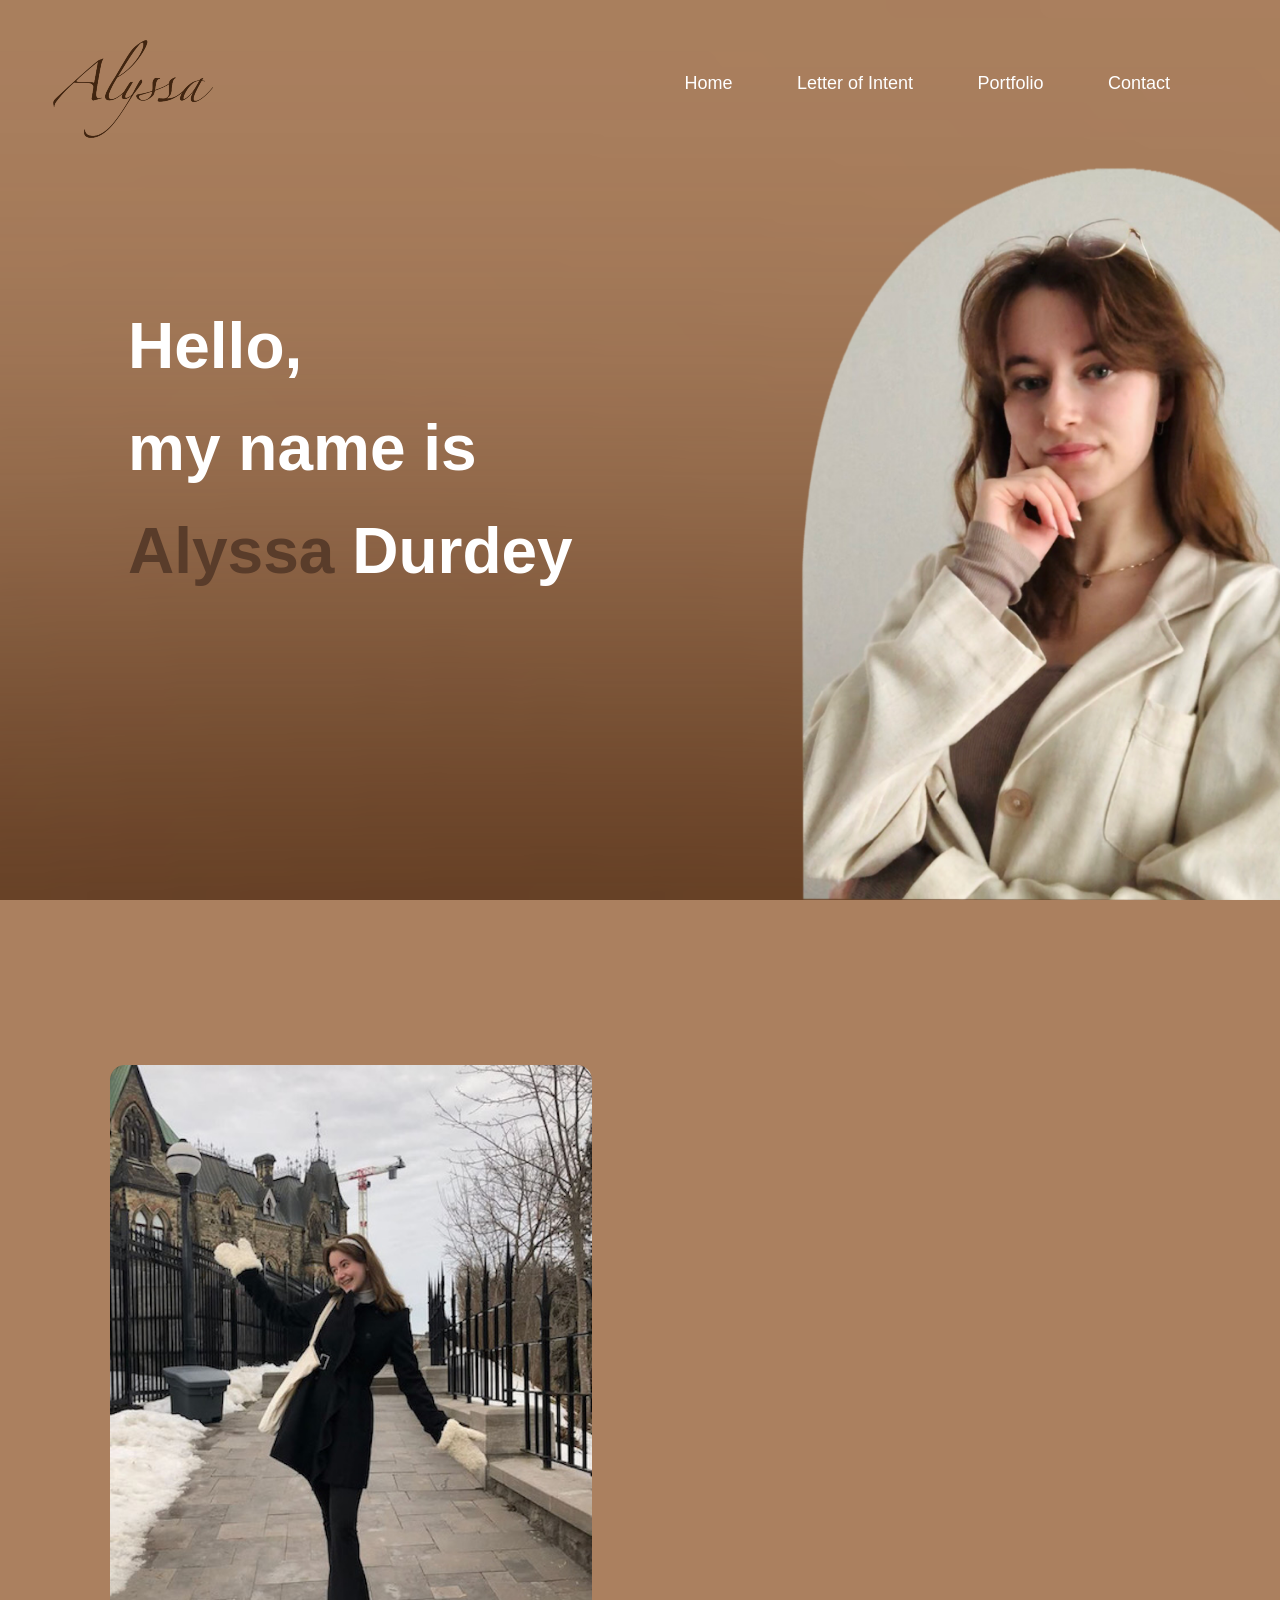
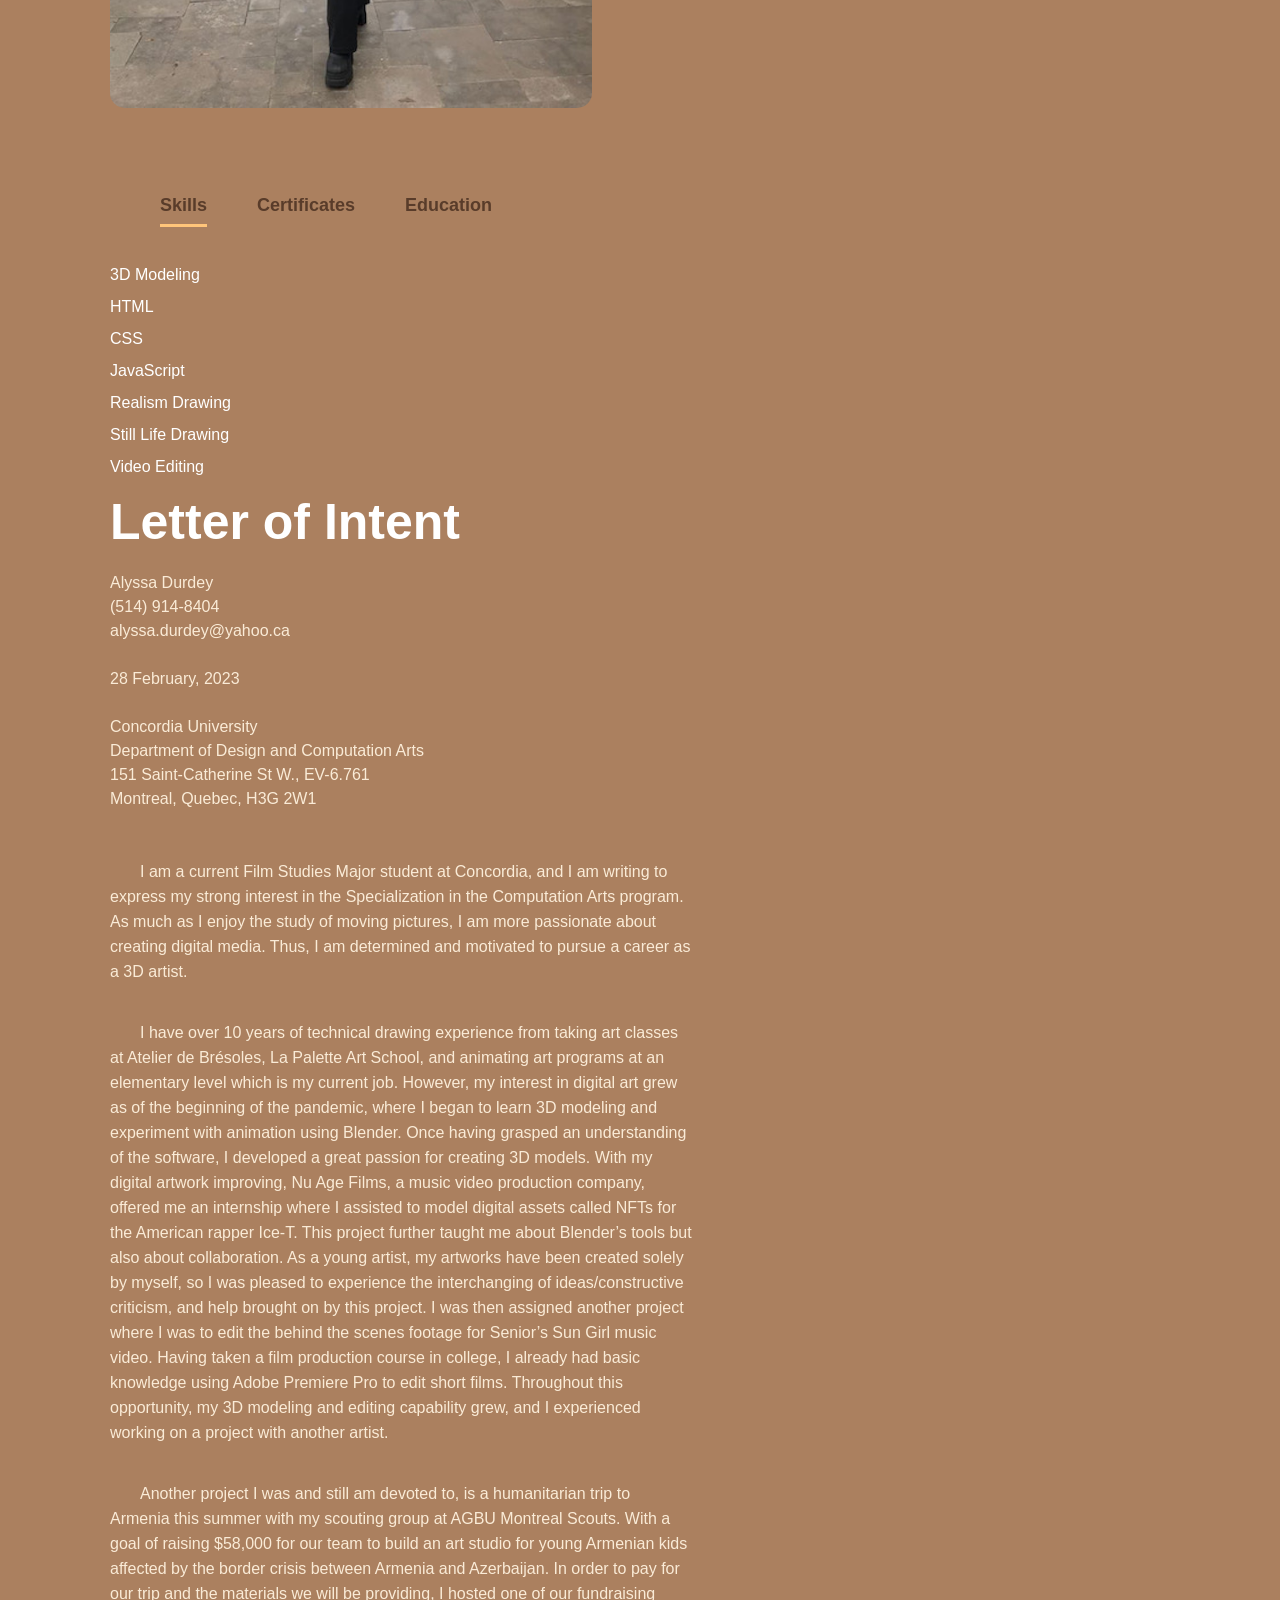
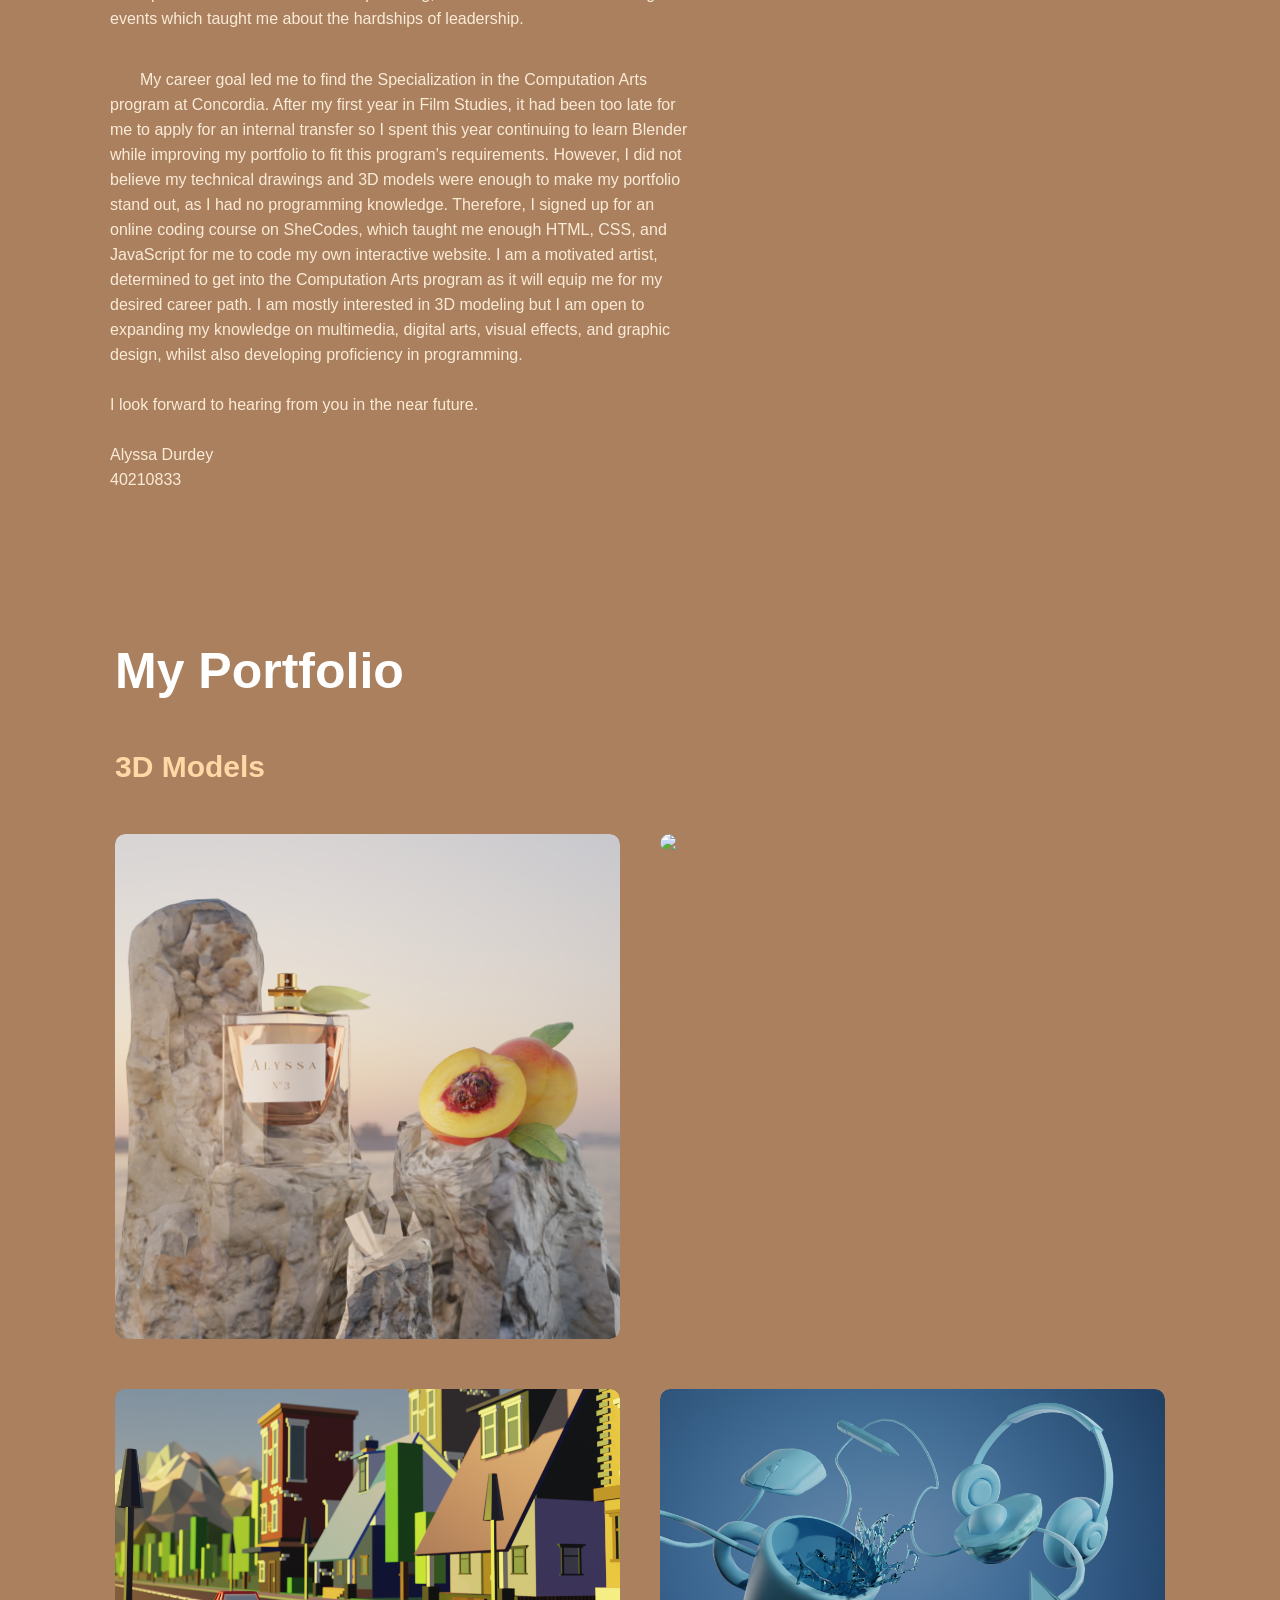
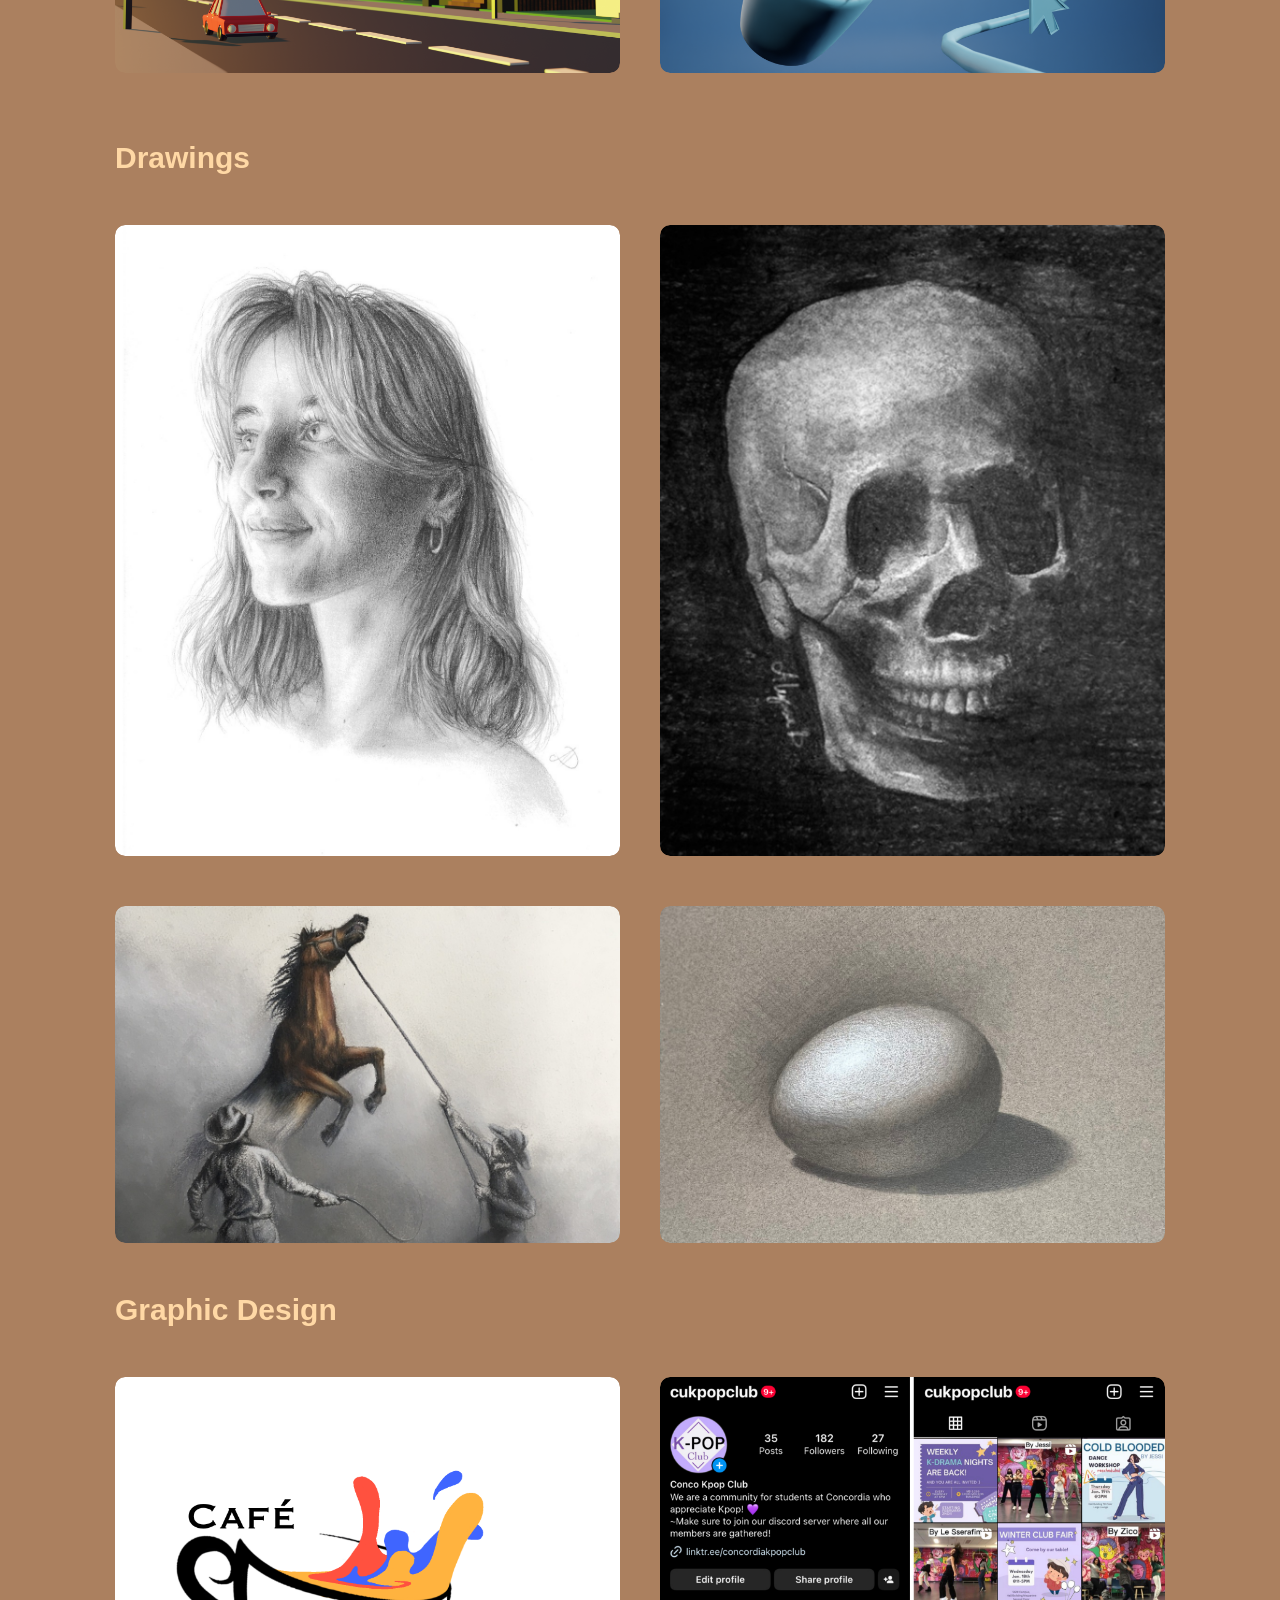
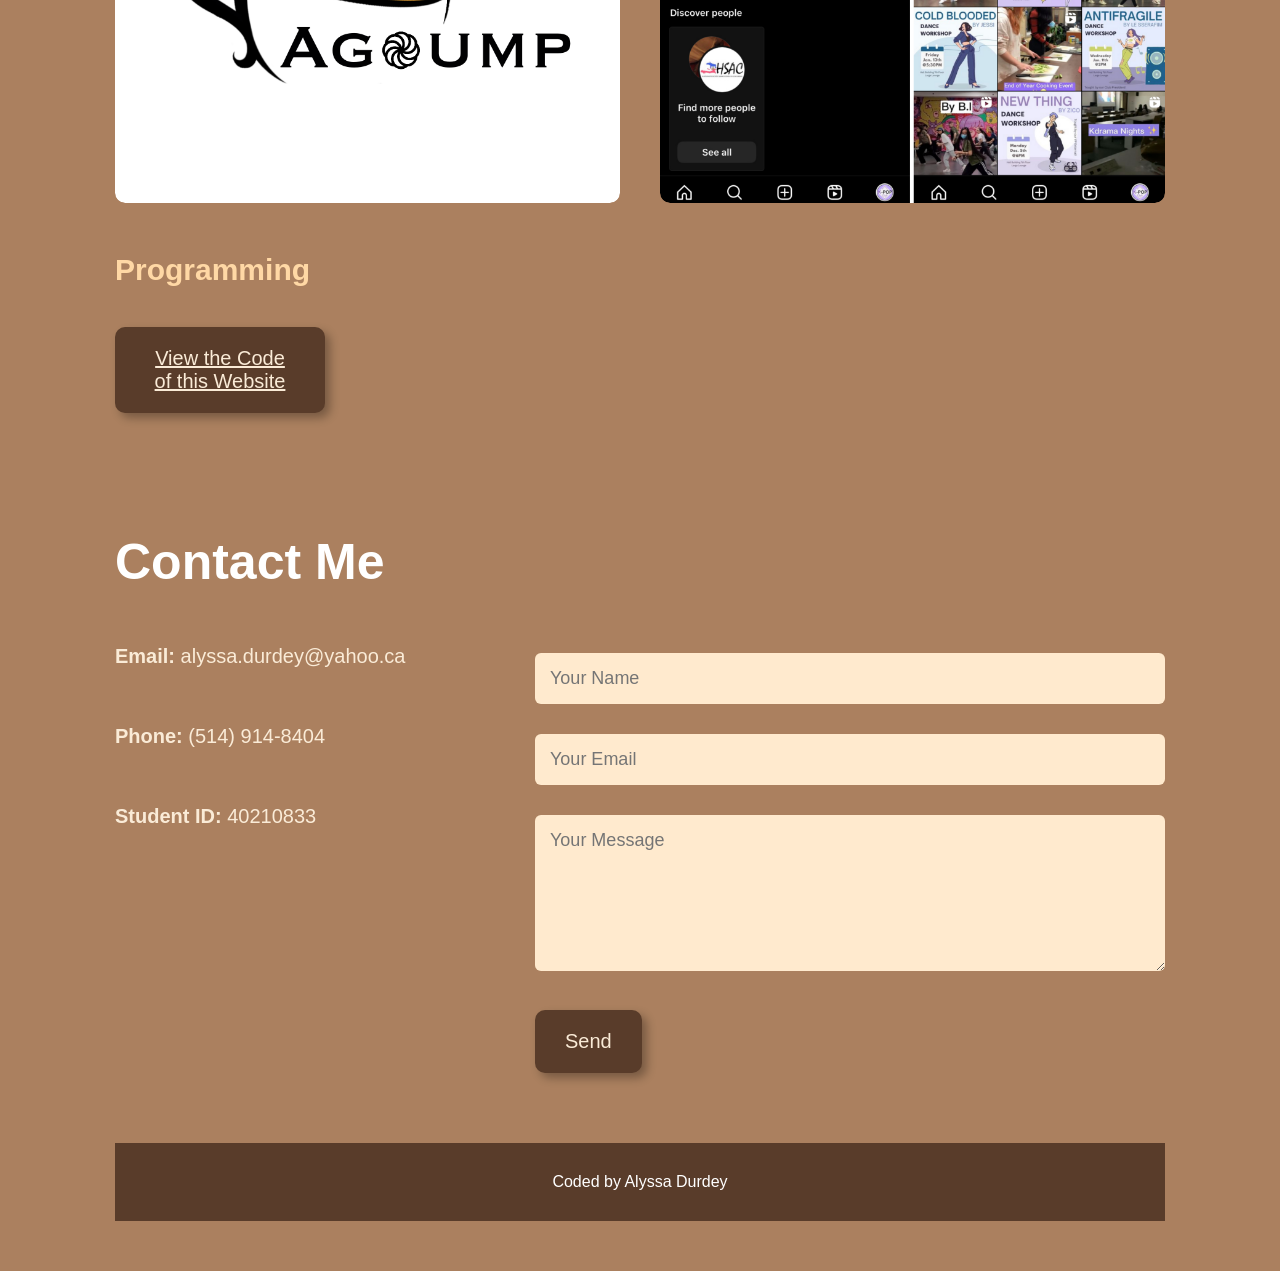
==== index.html @ 72da3ca0 "Added new files" ====
<!DOCTYPE html>
<html lang="en">
  <head>
    <meta charset="UTF-8" />
    <meta http-equiv="X-UA-Compatible" content="IE=edge" />
    <meta name="viewport" content="width=device-width, initial-scale=1.0" />
    <title>Personal Website</title>
    <link rel="stylesheet" href="style.css" />
  </head>
  <body>
    <div id="header">
      <div class="container">
        <nav>
          <img src="img/logo.png" class="Logo" />
          <ul>
            <li><a href="#header">Home</a></li>
            <li><a href="#about">Letter of Intent</a></li>
            <li><a href="#portfolio">Portfolio</a></li>
            <li><a href="#contact">Contact</a></li>
          </ul>
        </nav>
        <div class="header-text">
          <h1>
            Hello, <br />
            my name is <br />
            <span>Alyssa</span> Durdey
          </h1>
        </div>
      </div>
    </div>
    <!--------about---------->
    <div id="about">
      <div class="container">
        <div class="row">
          <div class="about-col-1">
            <img src="img/alyssa.jpg" />
            <div class="tab-titles">
              <p class="tab-links active-link" onclick="opentab('skills')">
                Skills
              </p>
              <p class="tab-links" onclick="opentab('certificates')">
                Certificates
              </p>
              <p class="tab-links" onclick="opentab('education')">Education</p>
            </div>
            <div class="tab-contents active-tab" id="skills">
              <ul>
                <li>
                  3D Modeling<br />
                  HTML <br />
                  CSS<br />
                  JavaScript<br />
                  Realism Drawing<br />
                  Still Life Drawing<br />
                  Video Editing
                </li>
              </ul>
            </div>
            <div class="tab-contents" id="certificates">
              <ul>
                <li>
                  SheCodes Introduction to Coding Certificate <span>(2023)</span
                  ><br />
                  College English Honours Certificate <span>(2021)</span><br />
                  College Honour Role <span>(2019-2021)</span><br />
                  High School Honour Role <span>(2014-2019)</span><br />
                  DELF B2 Certificate <span>(2019)</span><br />
                  Kirkland's Best Volunteer of the Summer Certificate
                  <span>(2017)</span><br />
                  Canadian Red Cross certificate <span>(2014)</span>
                </li>
              </ul>
            </div>
            <div class="tab-contents" id="education">
              <ul>
                <li>
                  Stage at Nu Age Films <span>(2022)</span><br />
                  Film Studies at Concordia University <span>(2021-2022)</span
                  ><br />
                  Commerce at John Abbott College <span>(2019-2021)</span><br />
                  St.Thomas High School <span>(2014-2019)</span><br />
                </li>
              </ul>
            </div>
          </div>
          <div class="about-col-2">
            <h1 class="sub-title">Letter of Intent</h1>
            <p>
             Alyssa Durdey
            </br>
(514) 914-8404
</br>
alyssa.durdey@yahoo.ca
</br>
</br>

28 February, 2023
</br>
</br>
Concordia University
</br>
Department of Design and Computation Arts
</br>
151 Saint-Catherine St W., EV-6.761 
</br>
Montreal, Quebec, H3G 2W1
</br>
</br>
</br>

<div class="indent">I am a current Film Studies Major student at Concordia, and I am writing to express my strong interest in the Specialization in the 
Computation Arts program. As much as I enjoy the study of moving pictures, I am more passionate about creating digital media. Thus, 
I am determined and motivated to pursue a career as a 3D artist. </div>
</br>
</br>
<div class="indent">
I have over 10 years of technical drawing experience from taking art classes at Atelier de Brésoles, La Palette Art School, and
 animating art programs at an elementary level which is my current job. However, my interest in digital art grew as of the beginning 
 of the pandemic, where I began to learn 3D modeling and experiment with animation using Blender. Once having grasped an understanding 
 of the software, I developed a great passion for creating 3D models. With my digital artwork improving, Nu Age Films, a music video 
 production company, offered me an internship where I assisted to model digital assets called NFTs for the American rapper Ice-T. This 
 project further taught me about Blender’s tools but also about collaboration. As a young artist, my artworks have been created solely 
 by myself, so I was pleased to experience the interchanging of ideas/constructive criticism, and help brought on by this project. I 
 was then assigned another project where I was to edit the behind the scenes footage for Senior’s Sun Girl music video. Having taken a 
 film production course in college, I already had basic knowledge using Adobe Premiere Pro to edit short films. Throughout this opportunity,
  my 3D modeling and editing capability grew, and I experienced working on a project with another artist.</div>
</br>
</br>
<div class="indent">Another project I was and still am devoted to, is a humanitarian trip to Armenia this summer with my scouting group at AGBU Montreal 
Scouts. With a goal of raising $58,000 for our team to build an art studio for young Armenian kids affected by the border crisis between
 Armenia and Azerbaijan. In order to pay for our trip and the materials we will be providing, I hosted one of our fundraising events which
  taught me about the hardships of leadership. </div>
</br>
</br>
<div class="indent">My career goal led me to find the Specialization in the Computation Arts program at Concordia. After my first year in Film Studies, it had
 been too late for me to apply for an internal transfer so I spent this year continuing to learn Blender while improving my portfolio to 
 fit this program’s requirements. However, I did not believe my technical drawings and 3D models were enough to make my portfolio stand out,
  as I had no programming knowledge. Therefore, I signed up for an online coding course on SheCodes, which taught me enough HTML, CSS, and 
  JavaScript for me to code my own interactive website. I am a motivated artist, determined to get into the Computation Arts program as it
   will equip me for my desired career path. I am mostly interested in 3D modeling but I am open to expanding my knowledge on multimedia, 
   digital arts, visual effects, and graphic design, whilst also developing proficiency in programming.
</br>
</br>
I look forward to hearing from you in the near future.
</br>
</br>
Alyssa Durdey
</br>
40210833</div>


            </p>
           
          </div>
        </div>
      </div>
    </div>
    <!---------portfolio------------>
    <div id="portfolio">
      <div class="container">
        <h1 class="sub-title">My Portfolio</h1>
         <h2>3D Models</h2>
      <div class="work-list">
        <div class="work">
          <img src="img//alyssa3.png" />
          <div class="layer">
            <h3>Alyssa #3</h3>
            <p>An advertisment of my personal brand I 3D modeled using blender. I used the surrounding environment 
              to tell as much about the product without using words whilst designing the overall image to be visually 
              appealing. The fruity scent of the perfume is told by the peaches on the right, and it's freshness by
               the cut fruit and beach in the background.  </p>
          </div>
        </div>
        <div class="work">
          <img src="img/ice_t.png" />
          <div class="layer">
            <h3>Ice T</h3>
            <p>Using Blender, I collaborated with Nu Age Films, a music video production company, to model an Ice-T glass filled with iced tea, during my
               internship. My main contributions were sculpting the rapper’s face onto the glass, texturing the facial 
               hair and the orange slice. This 3D model was requested to be made by the rapper Ice-T, to later be held 
               as an NFT (Non-Fungible Token). </p>
          </div>
        </div>
      </div>
      <div class="work-list">
        <div class="work">
          <img src="img/early_trip.png" />
          <div class="layer">
            <h3>Early Trip to Work</h3>
            <p>I modeled a low poly world in Blender, an environment design possible for a game. By adding in a car, I added
              life and set the mood with the warm sunlight hinting at dawn or a sunset. </p>
          </div>
        </div>
        <div class="work">
          <img src="img/as_a_screen.png" />
          <div class="layer">
            <h3>As A Screen</h3>
            <p>Guided by a CrossMind Studio YouTube turorial (https://www.youtube.com/watch?v=cdgJaMGx6XM), I modeled a scene full 
              of objects found on my desk beside me in Blender. I imagined the viewer to be observing the scene as my computer screen if I had 
              flipped my desk, causing objects to fly upwards. The mouse and cursor represent my passion for creating digital art. The pencil 
              speaks for my interest in pencil drawing, headphones for my love of music. Water being my favourite beverage, and avocado my favourite fruit. </p>
          </div>
        </div>
      </div>
      </br>
    
        <h2>Drawings</h2>
        <div class="work-list">
          <div class="work">
            <img src="img/self_portrait.jpg" />
            <div class="layer">
              <h3>Self Portrait</h3>
              <p>A pencil drawing I did of myself, not only to practice capturing facial features but to also record myself in that given time. By having drawn 
                my self-portrait, I have a time stamp of my appearance and artistic capability of when I completed this artwork. </p>
            </div>
          </div>
    <div class="work">
            <img src="img/final_smile.jpg" />
            <div class="layer">
              <h3>Final Smile</h3>
              <p>A still life drawing of a skull using charcoal on grey paper. Having covered the paper in black first, I erased where the skull was reflecting light.
                This technique pushed me to approach this light study backwards, comparing to what I am used to with a pencil and paper
              </p>
            </div>
          </div>
        </div>
        <div class="work-list">
          <div class="work">
            <img src="img/rodeo_crualty.jpg" />
            <div class="layer">
              <h3>Rodeo Cruelty</h3>
              <p>This pastel and colouring pencil drawing is my earliest artwork. Having been disgusted by this cruel sport, I aimed to capture the 
                aggressive behaviour shown towards animals, such as horses and bulls.
              </p>
            </div>
          </div>
          <div class="work">
            <img src="img/the_egg.jpg" />
            <div class="layer">
              <h3>The Egg</h3>
              <p>This still-life drawing was made with white pastel and pencil on grey paper. Focusing this light study drawing not only on the direct light 
                hitting the egg, but also the light reflecting off the table. Allowing the viewer to appreciate the subtle details of such a subtle object. </p>
            </div>
          </div>
        </div>
         <h2>Graphic Design</h2>
        <div class="work-list">
          <div class="work">
            <img src="img/cafe_agoump.png" />
            <div class="layer">
              <h3>Cafe Agoump</h3>
              <p>Using Procreate, I designed this logo for Agoump Cafe. This cafe was run by our scouts team in order to raise money
             for our humanitarian trip to Armenia this summer of 2023. I kept the design of the mug simple to allow the coffee colours to stand out, 
           which were inspired by the Armenian flag. The "o" is replaced by Armenia's eternity sign which symbolizes the identity of it's nation. </p>
            </div>
          </div>
          <div class="work">
            <img src="img/club_instagram.png" />
            <div class="layer">
              <h3>Concordia Kpop Club</h3>
              <p>I run the Instagram account for Concordia's Kpop Club. As this club's Vice President External Executive, I designed the logo, create and upload every post,
           and participate in planning and hosting events.
              </p>
            </div>
          </div>
        </div>
        <h2>Programming</h2>
        <a href="img/code.pdf" download class="button1">View the Code of this Website</a>
    </div>
    <!----------contact---------------->
    <div id="contact">
      <div class="container">
        <div class="row">
          <div class="contact-left">
          <h1 class="sub-title2">Contact Me</h1>
          <p> <b>Email:</b> alyssa.durdey@yahoo.ca</p>
          <p> <b>Phone:</b> (514) 914-8404</p>
          <p><b>Student ID:</b> 40210833</p>
          </div>
            <div class="contact-right">
            <form name="submit-to-google-sheet"> 
              <input type="text" name="Name" placeholder="Your Name" required>
              <input type="email" name="email" placeholder="Your Email" required>
              <textarea name="Message" rows="6" placeholder="Your Message"></textarea>
              <button type="submit" class="button">Send</button>
            </form>
            <span id="msg">
            </span>
            </div>
        </div>
      </div>
      <div class="credits">Coded by Alyssa Durdey</div>
    </div>

  </body>
  <script>
    var tablinks = document.getElementsByClassName("tab-links");
    var tabcontents = document.getElementsByClassName("tab-contents");

    function opentab(tabname) {
      for (tablink of tablinks) {
        tablink.classList.remove("active-link");
      }
      for (tabcontent of tabcontents) {
        tabcontent.classList.remove("active-tab");
      }
      event.currentTarget.classList.add("active-link");
      document.getElementById(tabname).classList.add("active-tab");
    }
  </script>
  <script>
  const scriptURL = 'https://script.google.com/macros/s/AKfycbwMquckmNwlp0C8sQ_lUz9onj-BR_ahK4fbcHnQ4hchokxJkTkkMiMtu7ve2rXqDMOi_w/exec'
  const form = document.forms['submit-to-google-sheet']
const msg = document.getElementById("msg")
  form.addEventListener('submit', e => {
    e.preventDefault()
    fetch(scriptURL, { method: 'POST', body: new FormData(form)})
      .then(response =>{
        msg.innerHTML = "Message Sent Successfully!"
        setTimeout(function() {
          msg.innerHTML = ""
        }, 5000)
        form.reset()
      })
      .catch(error => console.error('Error!', error.message))
  })
</script>

</html>
---- style.css ----
* {
  margin: 0;
  padding: 0;
  font-family: "Poppins", sans-serif;
  box-sizing: border-box;
}
html {
  scroll-behavior: smooth;
}

body {
  background: #ab805f;
  color: #fff;
}
#header {
  width: 100%;
  height: 100vh;
  background-image: url(img/header.png);
  background-position: center;
  background-size: cover;
}
.container {
  padding: 10px, 10%;
}
nav {
  display: flex;
  align-items: center;
  justify-content: space-between;
  flex-wrap: wrap;
  margin-right: 80px;
}
nav ul li {
  display: inline-block;
  list-style: none;
  margin: 10px 30px;
}
nav ul li a {
  color: #fff;
  text-decoration: none;
  font-size: 18px;
  position: relative;
}
nav ul li a::after {
  content: "";
  width: 0%;
  height: 3px;
  background: rgb(89, 60, 42);
  position: absolute;
  left: 0;
  bottom: -6px;
  transition: 0.3s;
}
nav ul li a:hover::after {
  width: 100%;
}
.header-text {
  margin-top: 10%;
  margin-left: 10%;
  font-size: 32px;
  line-height: 1.6;
}
.header-text h1 span {
  color: rgb(89, 60, 42);
}
/*-------about-------- */
#about {
  padding: 80px 110px;
  color: rgb(255, 255, 255);
}
.row {
  display: flex;
  justify-content: space-between;
  flex-wrap: wrap;
}
.about-col-1 {
  flex-basis: 35%;
}
.about-col-1 img {
  width: 100%;
  border-radius: 15px;
  margin-top: 85px;
}
.about-col-2 {
  flex-basis: 55%;
}
.sub-title {
  font-size: 50px;
  font-weight: 600;
}
.indent {
  text-indent: 30px;
  color: antiquewhite;
  line-height: 25px;
}
p {
  color: antiquewhite;
  line-height: 1.5;
  padding-top: 20px;
}
.tab-titles {
  display: flex;
  margin: 20px 50px 40px;
  padding-top: 40px;
}
.tab-links {
  margin-right: 50px;
  font-size: 18px;
  font-weight: bold;
  cursor: pointer;
  position: relative;
  color: rgb(89, 60, 42);
}
.tab-links::after {
  content: "";
  width: 0;
  height: 3px;
  background: rgb(255, 197, 122);
  position: absolute;
  left: 0;
  bottom: -8px;
  transition: 0.5s;
}
.tab-links.active-link::after {
  width: 100%;
}
.tab-contents ul li {
  list-style: none;
  margin: 10px 0;
  line-height: 2;
}
.tab-contents ul li span {
  color: rgb(255, 215, 163);
}
.tab-contents {
  display: none;
}
.tab-contents.active-tab {
  display: block;
}
/*-------portfolio-------- */
#portfolio {
  padding: 50px 115px;
}
h2 {
  color: rgb(255, 216, 165);
  font-size: 30px;
  margin-top: 50px;
}
.work-list {
  display: grid;
  grid-template-columns: repeat(auto-fit, minmax(250px, 1fr));
  grid-gap: 40px;
  margin-top: 50px;
}
.work {
  border-radius: 10px;
  position: relative;
  overflow: hidden;
}
.work img {
  width: 100%;
  border-radius: 10px;
  display: block;
  transition: transform 0.5s;
}
.layer {
  width: 100%;
  height: 0%;
  background: linear-gradient(rgb(0, 0, 0, 0.6), rgb(89, 60, 42));
  border-radius: 10px;
  position: absolute;
  left: 0;
  bottom: 0;
  overflow: hidden;
  display: flex;
  align-items: center;
  justify-content: center;
  flex-direction: column;
  padding: 0, 40px;
  text-align: center;
  transition: height 0.5s;
}
.layer h3 {
  font-weight: 500;
  margin-bottom: 20px;
}
.layer p {
  margin: 20px;
}
.work:hover img {
  transform: scale(1.1);
}
.work:hover .layer {
  height: 100%;
}
.button1 {
  display: block;
  background: rgb(89, 60, 42);
  margin: 40px 0 60px;
  margin-right: 840px;
  color: antiquewhite;
  font-size: 20px;
  padding: 20px 30px;
  border: none;
  border-radius: 10px;
  box-shadow: 5px 5px 10px rgba(0, 0, 0, 0.3);
  text-align: center;
  transition: all 150s ease-in-out;
}
button:hover {
  cursor: pointer;
  background-color: rgb(255, 215, 163);
  color: #ab805f;
}

/*-------contact-------- */

.sub-title2 {
  font-size: 50px;
  font-weight: 600;
  margin-top: 60px;
}
.contact-left {
  flex-basis: 35%;
}
.contact-right {
  flex-basis: 60%;
  margin-top: 165px;
}
.contact-left p {
  margin-top: 30px;
  font-size: 20px;
}
.contact-left p i {
  color: rgb(89, 60, 42);
  margin-right: 15px;
  font-size: 25px;
}
.button {
  display: block;
  background: rgb(89, 60, 42);
  margin: 20px 0 60px;
  color: antiquewhite;
  font-size: 20px;
  padding: 20px 30px;
  border: none;
  border-radius: 10px;
  box-shadow: 5px 5px 10px rgba(0, 0, 0, 0.3);
  transition: all 150s ease-in-out;
}
button:hover {
  cursor: pointer;
  background-color: rgb(255, 215, 163);
  color: #ab805f;
}
.contact-right form {
  width: 100%;
}

form input,
form textarea {
  width: 100%;
  border: 0;
  outline: none;
  background: rgb(255, 234, 206);
  padding: 15px;
  margin: 15px 0;
  font-size: 18px;
  border-radius: 6px;
}
.credits {
  width: 100%;
  text-align: center;
  padding: 30px 0 30px;
  font-weight: 300;
  background: rgb(89, 60, 42);
  margin-top: 30px;
}
#msg {
  display: block;
  margin-top: -20px;
}
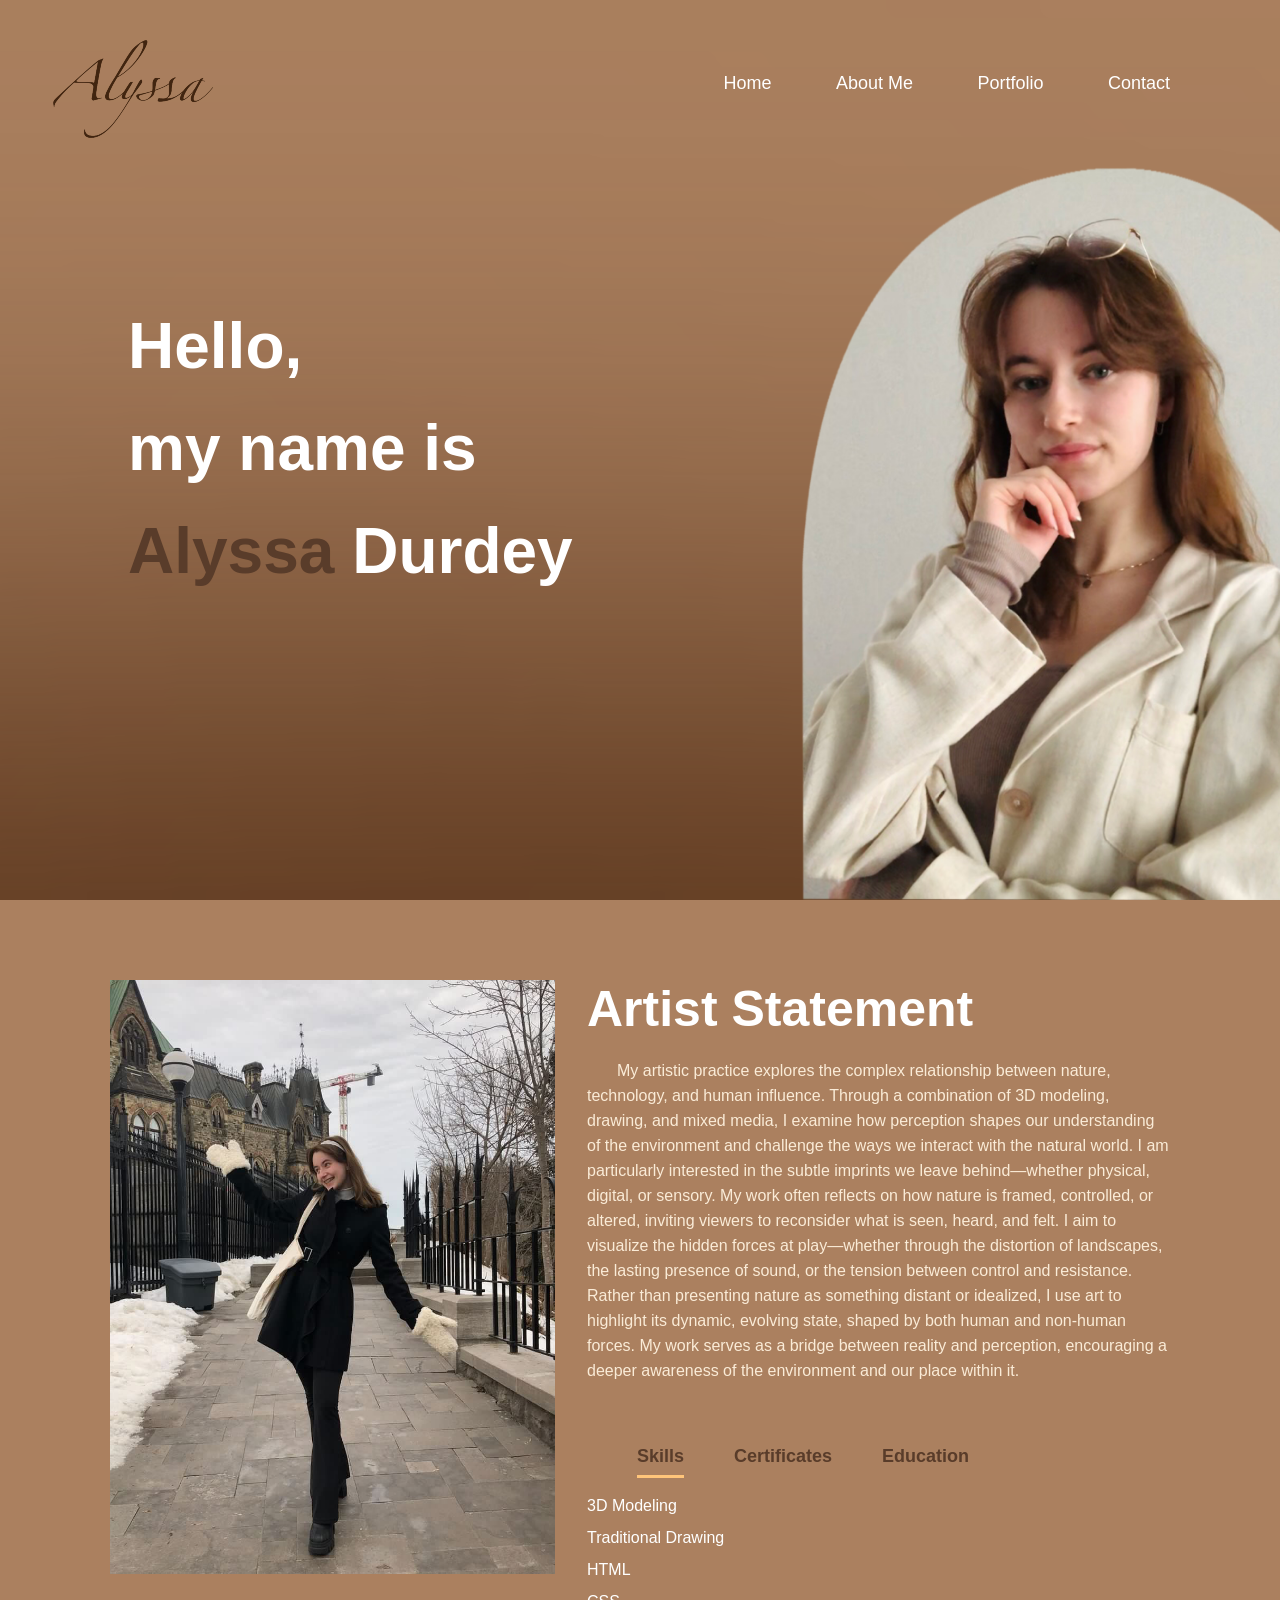
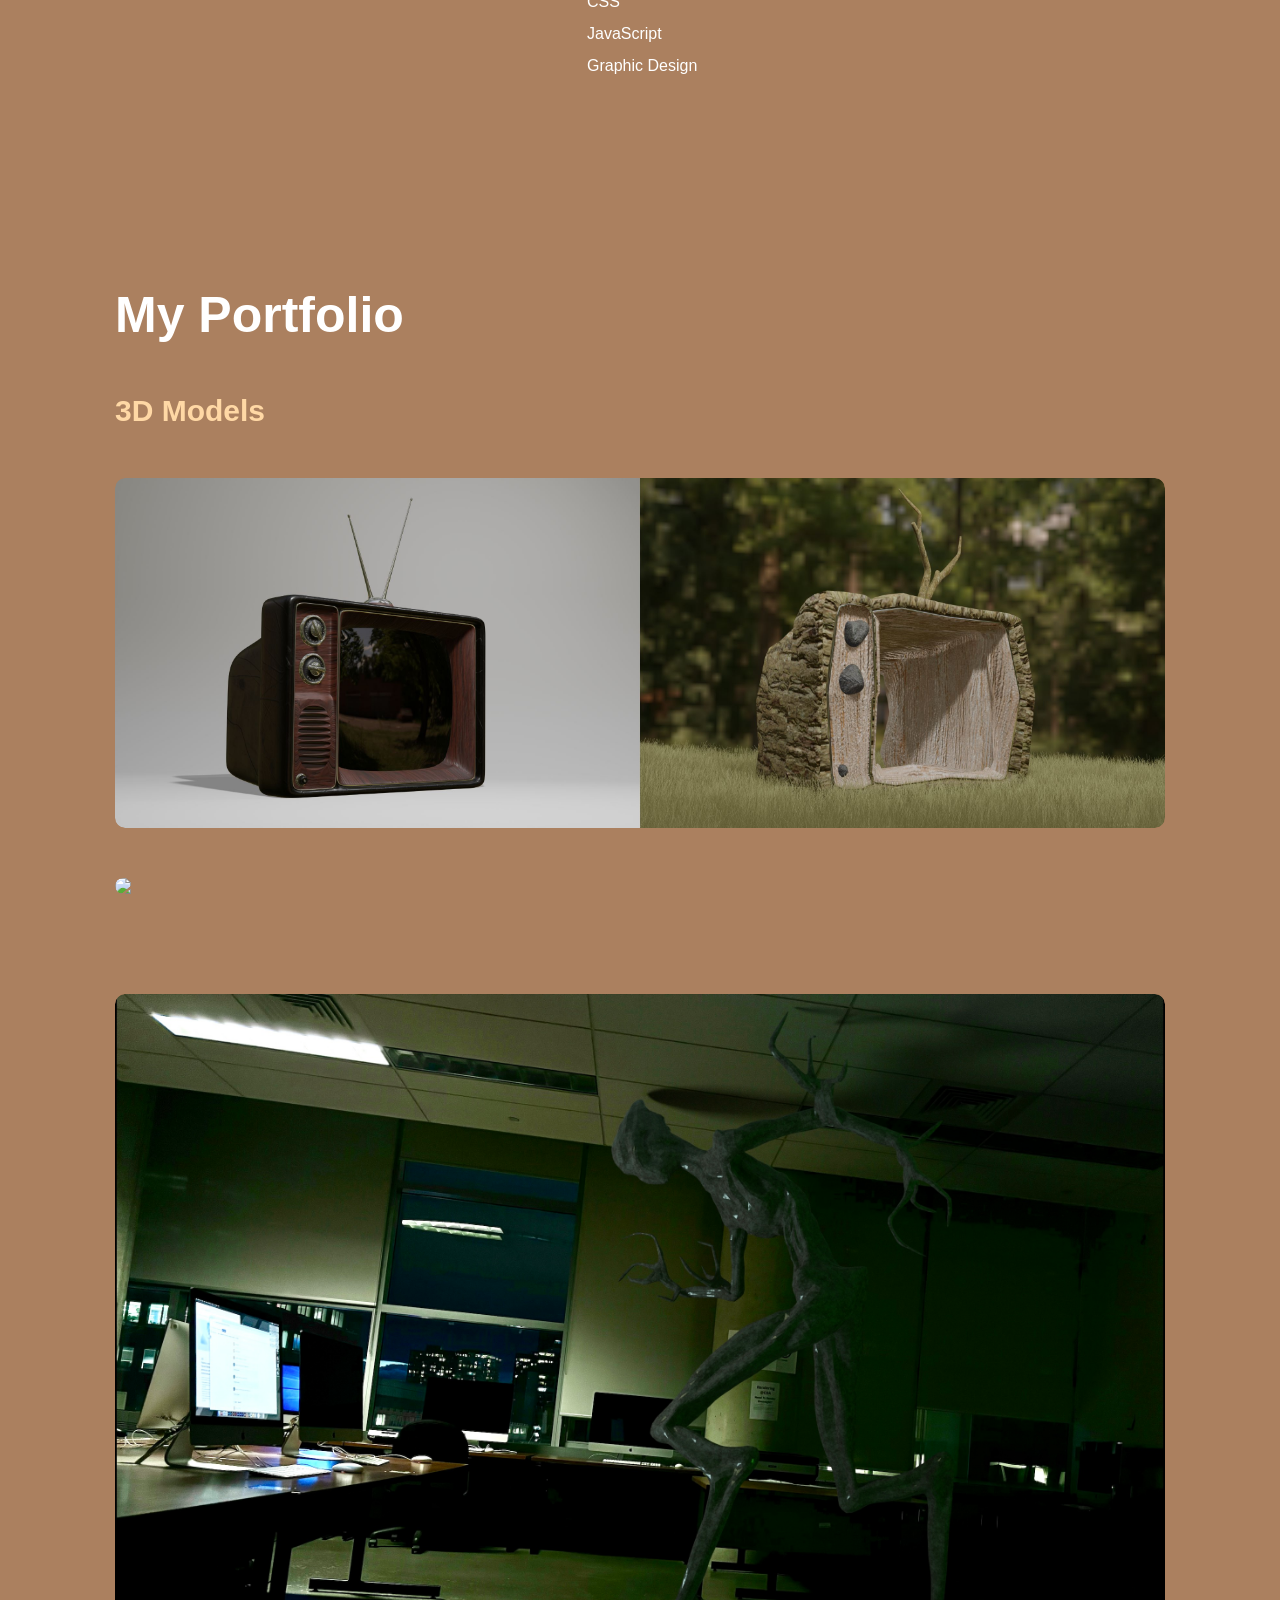
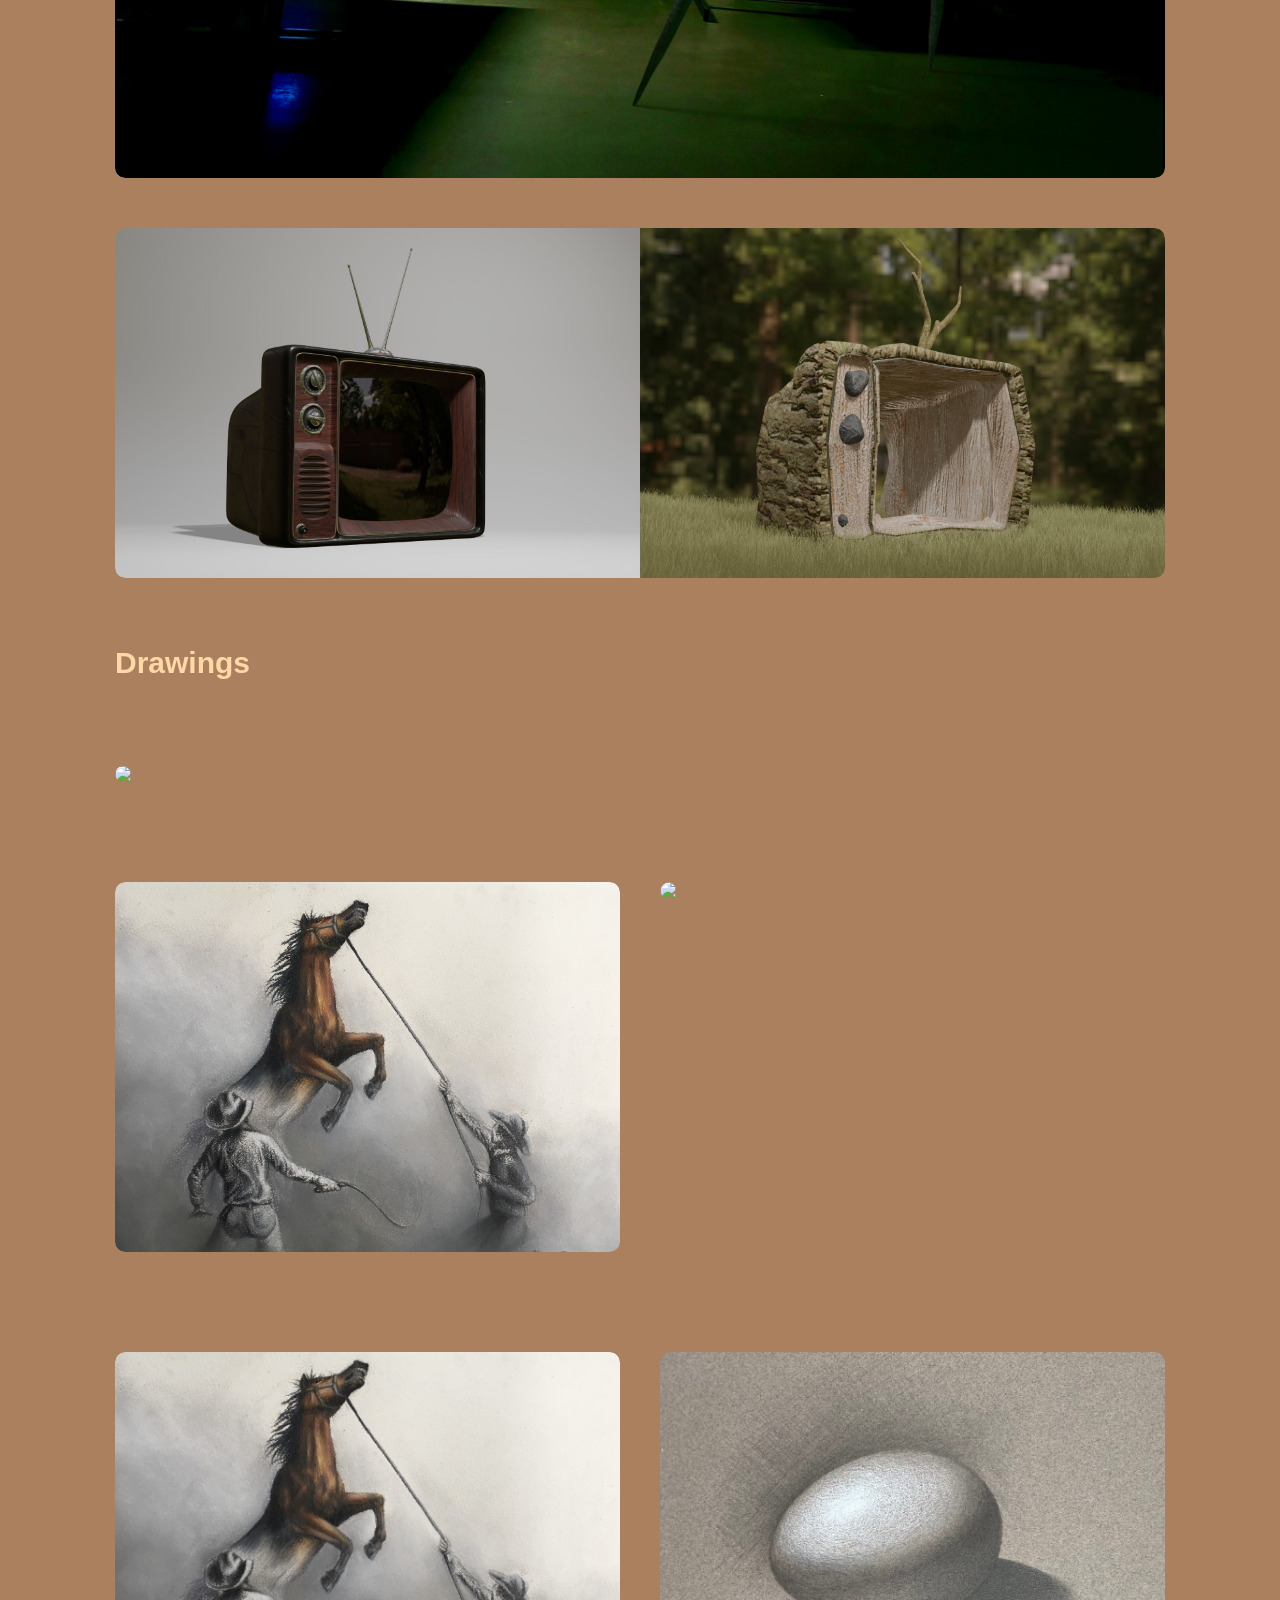
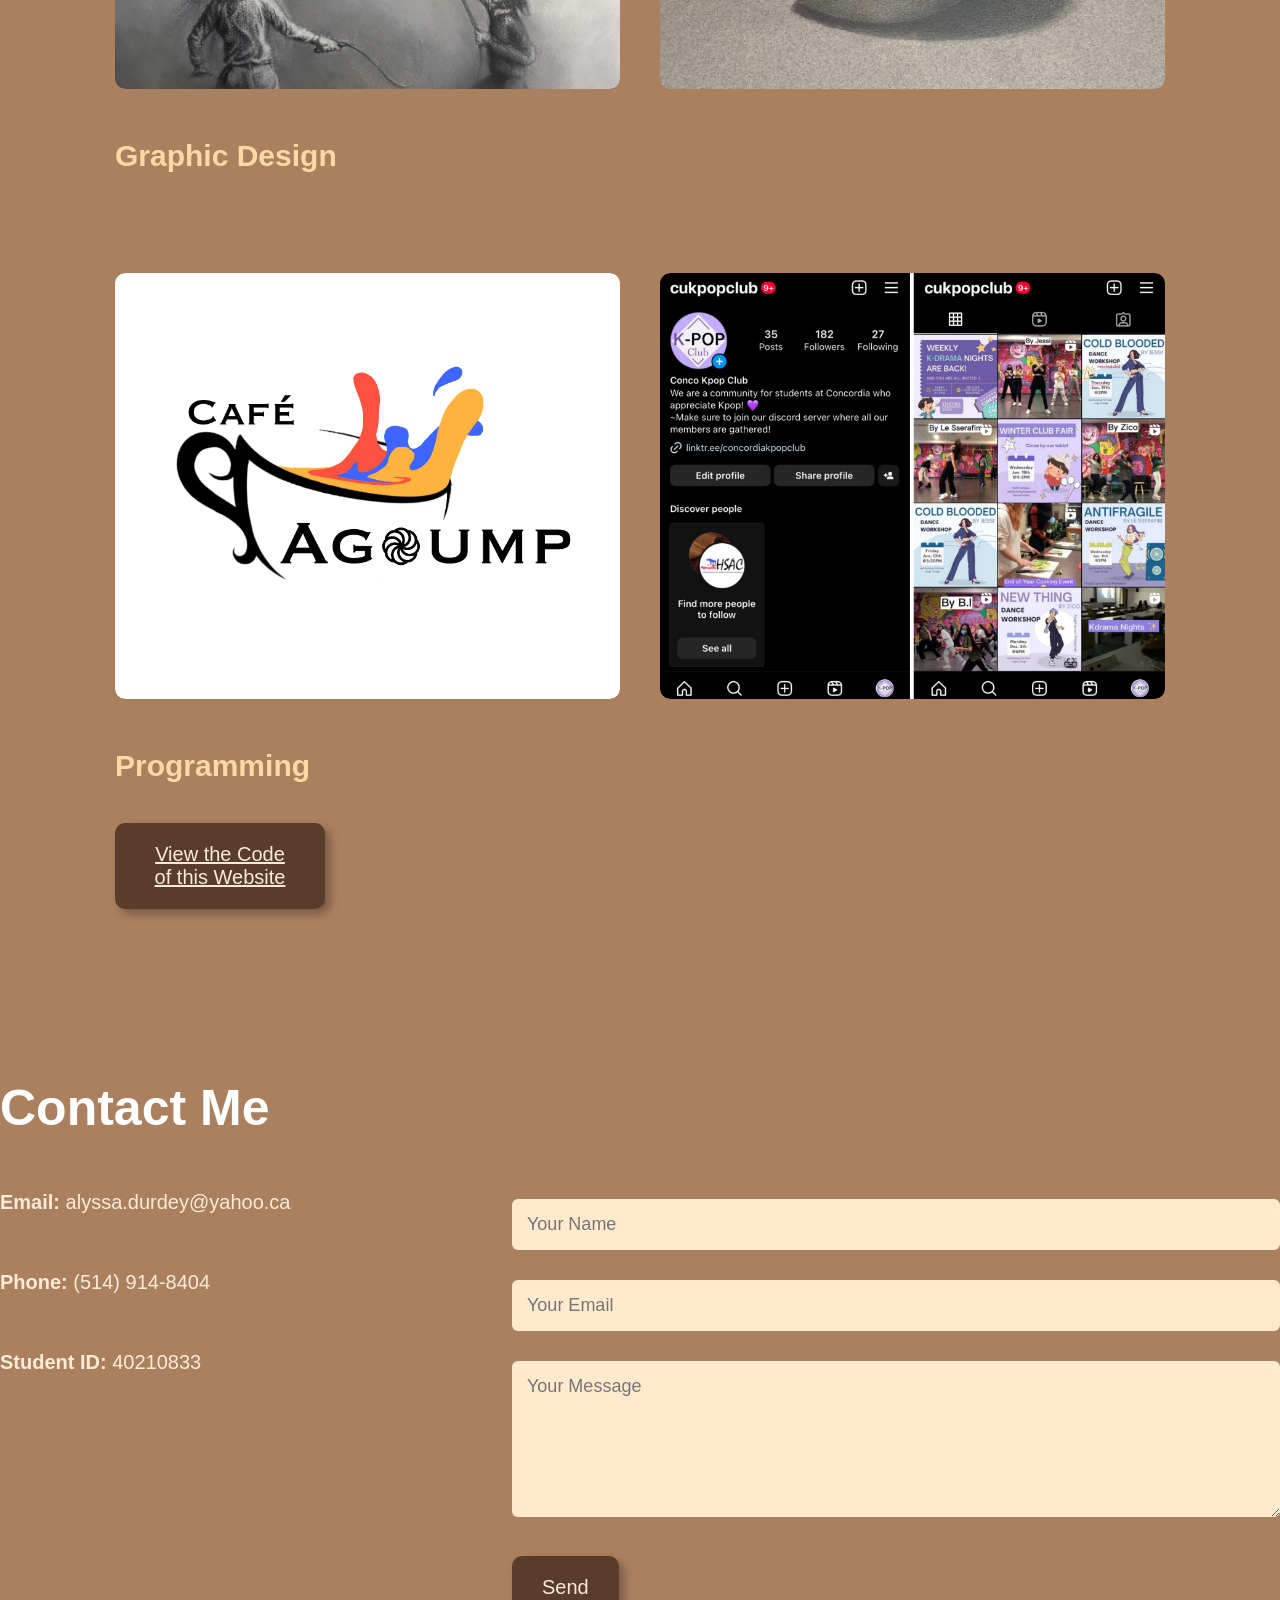
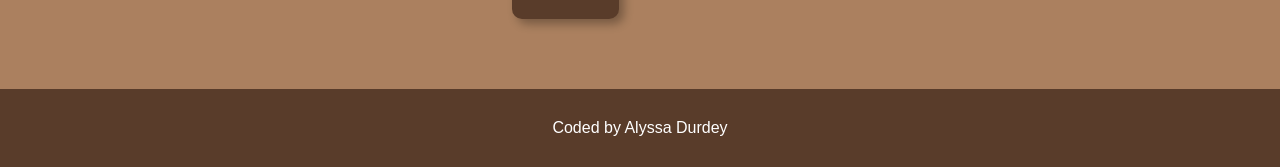
==== commit 0cf98e86: "Portfolio Update" ====
--- a/index.html
+++ b/index.html
@@ -4,7 +4,7 @@
     <meta charset="UTF-8" />
     <meta http-equiv="X-UA-Compatible" content="IE=edge" />
     <meta name="viewport" content="width=device-width, initial-scale=1.0" />
-    <title>Personal Website</title>
+    <title>Portfolio</title>
     <link rel="stylesheet" href="style.css" />
   </head>
   <body>
@@ -14,7 +14,7 @@
           <img src="img/logo.png" class="Logo" />
           <ul>
             <li><a href="#header">Home</a></li>
-            <li><a href="#about">Letter of Intent</a></li>
+            <li><a href="#about">About Me</a></li>
             <li><a href="#portfolio">Portfolio</a></li>
             <li><a href="#contact">Contact</a></li>
           </ul>
@@ -33,8 +33,23 @@
       <div class="container">
         <div class="row">
           <div class="about-col-1">
-            <img src="img/alyssa.jpg" />
-            <div class="tab-titles">
+            <img src="img/alyssa_in_ontario.JPG" />
+           
+          </div>
+          <div class="about-col-2">
+            <h1 class="sub-title">Artist Statement</h1>
+            <p>
+<div class="indent">  My artistic practice explores the complex relationship between nature, technology, and human influence. 
+  Through a combination of 3D modeling, drawing, and mixed media, I examine how perception shapes our understanding of the environment 
+  and challenge the ways we interact with the natural world. I am particularly interested in the subtle imprints we leave 
+  behind—whether physical, digital, or sensory. My work often reflects on how nature is framed, controlled, or altered, inviting 
+  viewers to reconsider what is seen, heard, and felt. I aim to visualize the hidden forces at play—whether through the distortion of 
+  landscapes, the lasting presence of sound, or the tension between control and resistance. Rather than presenting nature as something 
+  distant or idealized, I use art to highlight its dynamic, evolving state, shaped by both human and non-human forces. My work serves
+   as a bridge between reality and perception, encouraging a deeper awareness of the environment and our place within it.
+ </div>
+            </p> 
+             <div class="tab-titles">
               <p class="tab-links active-link" onclick="opentab('skills')">
                 Skills
               </p>
@@ -47,18 +62,22 @@
               <ul>
                 <li>
                   3D Modeling<br />
-                  HTML <br />
+                  Traditional Drawing<br />
+                   HTML <br />
                   CSS<br />
                   JavaScript<br />
-                  Realism Drawing<br />
-                  Still Life Drawing<br />
-                  Video Editing
+                  Graphic Design
+                  <br />
+                  <br />
+                  <br />
                 </li>
               </ul>
             </div>
             <div class="tab-contents" id="certificates">
               <ul>
                 <li>
+                MLUWC Scholarship <span>(2024)</span
+                  ><br />
                   SheCodes Introduction to Coding Certificate <span>(2023)</span
                   ><br />
                   College English Honours Certificate <span>(2021)</span><br />
@@ -74,83 +93,18 @@
             <div class="tab-contents" id="education">
               <ul>
                 <li>
+                  Specialization in Computation Arts at Concordia University<br /> <span>(2023-Present)</span><br />
                   Stage at Nu Age Films <span>(2022)</span><br />
                   Film Studies at Concordia University <span>(2021-2022)</span
                   ><br />
                   Commerce at John Abbott College <span>(2019-2021)</span><br />
                   St.Thomas High School <span>(2014-2019)</span><br />
+                  <br />
+                  <br />
                 </li>
               </ul>
             </div>
           </div>
-          <div class="about-col-2">
-            <h1 class="sub-title">Letter of Intent</h1>
-            <p>
-             Alyssa Durdey
-            </br>
-(514) 914-8404
-</br>
-alyssa.durdey@yahoo.ca
-</br>
-</br>
-
-28 February, 2023
-</br>
-</br>
-Concordia University
-</br>
-Department of Design and Computation Arts
-</br>
-151 Saint-Catherine St W., EV-6.761 
-</br>
-Montreal, Quebec, H3G 2W1
-</br>
-</br>
-</br>
-
-<div class="indent">I am a current Film Studies Major student at Concordia, and I am writing to express my strong interest in the Specialization in the 
-Computation Arts program. As much as I enjoy the study of moving pictures, I am more passionate about creating digital media. Thus, 
-I am determined and motivated to pursue a career as a 3D artist. </div>
-</br>
-</br>
-<div class="indent">
-I have over 10 years of technical drawing experience from taking art classes at Atelier de Brésoles, La Palette Art School, and
- animating art programs at an elementary level which is my current job. However, my interest in digital art grew as of the beginning 
- of the pandemic, where I began to learn 3D modeling and experiment with animation using Blender. Once having grasped an understanding 
- of the software, I developed a great passion for creating 3D models. With my digital artwork improving, Nu Age Films, a music video 
- production company, offered me an internship where I assisted to model digital assets called NFTs for the American rapper Ice-T. This 
- project further taught me about Blender’s tools but also about collaboration. As a young artist, my artworks have been created solely 
- by myself, so I was pleased to experience the interchanging of ideas/constructive criticism, and help brought on by this project. I 
- was then assigned another project where I was to edit the behind the scenes footage for Senior’s Sun Girl music video. Having taken a 
- film production course in college, I already had basic knowledge using Adobe Premiere Pro to edit short films. Throughout this opportunity,
-  my 3D modeling and editing capability grew, and I experienced working on a project with another artist.</div>
-</br>
-</br>
-<div class="indent">Another project I was and still am devoted to, is a humanitarian trip to Armenia this summer with my scouting group at AGBU Montreal 
-Scouts. With a goal of raising $58,000 for our team to build an art studio for young Armenian kids affected by the border crisis between
- Armenia and Azerbaijan. In order to pay for our trip and the materials we will be providing, I hosted one of our fundraising events which
-  taught me about the hardships of leadership. </div>
-</br>
-</br>
-<div class="indent">My career goal led me to find the Specialization in the Computation Arts program at Concordia. After my first year in Film Studies, it had
- been too late for me to apply for an internal transfer so I spent this year continuing to learn Blender while improving my portfolio to 
- fit this program’s requirements. However, I did not believe my technical drawings and 3D models were enough to make my portfolio stand out,
-  as I had no programming knowledge. Therefore, I signed up for an online coding course on SheCodes, which taught me enough HTML, CSS, and 
-  JavaScript for me to code my own interactive website. I am a motivated artist, determined to get into the Computation Arts program as it
-   will equip me for my desired career path. I am mostly interested in 3D modeling but I am open to expanding my knowledge on multimedia, 
-   digital arts, visual effects, and graphic design, whilst also developing proficiency in programming.
-</br>
-</br>
-I look forward to hearing from you in the near future.
-</br>
-</br>
-Alyssa Durdey
-</br>
-40210833</div>
-
-
-            </p>
-           
           </div>
         </div>
       </div>
@@ -160,67 +114,110 @@
       <div class="container">
         <h1 class="sub-title">My Portfolio</h1>
          <h2>3D Models</h2>
+        <div class="work">
+          <img src="img//framed_reality.jpg" />
+          <div class="layer">
+            <h3>Framed Reality</h3>
+            <p>   My artwork explores the contrast between technology and nature in shaping our perception of reality. I have
+               created two televisions, each representing a different way of experiencing the world. The first is a retro 
+               television, made of processed wood, plastic, and metal. It sits alone in a stark, empty room—an isolated object, 
+               much like how media can sometimes disconnect us from reality. Its glossy screen reflects faint images of a forest, 
+               offering only a fragmented, controlled version of nature, limiting what the viewer sees. In contrast, the second 
+               television is crafted entirely from raw materials—wood, stone, and bark. Its antenna is a natural wooden branch, 
+               its knobs are rocks, and its most striking feature is the absence of a screen. Without a barrier between the 
+               viewer and their surroundings, this piece invites them to engage directly with the world—to see, feel, and 
+               experience reality without the filter of media. By removing the screen, it opens up the senses, allowing for a 
+               personal, unfiltered perception of nature rather than a mediated one.
+  </p>
+          </div>
+        </div>
+        <div class="work">
+          <img src="img/seeing_sound.png" />
+          <div class="layer">
+            <h3>Seeing Sound</h3>
+            <p>       This 3D artwork explores the idea that sound never truly disappears—it only fades beyond human perception.
+              According to the law of conservation of energy, sound waves do not vanish, they simply lose energy over time, 
+              continuing to exist in its environment. The scene presents a seemingly natural landscape, however the space appears 
+              warped and shifted near the base of the trees, visualizing a build-up of lingering sound waves throughout history. 
+              This distortion is not meant to be seen as sound pollution in a negative sense, but rather as a reminder of the 
+              unseen energies from our world’s past. </p>
+          </div>
+        </div>
+      </div>
       <div class="work-list">
         <div class="work">
-          <img src="img//alyssa3.png" />
-          <div class="layer">
-            <h3>Alyssa #3</h3>
-            <p>An advertisment of my personal brand I 3D modeled using blender. I used the surrounding environment 
-              to tell as much about the product without using words whilst designing the overall image to be visually 
-              appealing. The fruity scent of the perfume is told by the peaches on the right, and it's freshness by
-               the cut fruit and beach in the background.  </p>
-          </div>
-        </div>
-        <div class="work">
-          <img src="img/ice_t.png" />
-          <div class="layer">
-            <h3>Ice T</h3>
-            <p>Using Blender, I collaborated with Nu Age Films, a music video production company, to model an Ice-T glass filled with iced tea, during my
-               internship. My main contributions were sculpting the rapper’s face onto the glass, texturing the facial 
-               hair and the orange slice. This 3D model was requested to be made by the rapper Ice-T, to later be held 
-               as an NFT (Non-Fungible Token). </p>
-          </div>
-        </div>
-      </div>
-      <div class="work-list">
-        <div class="work">
-          <img src="img/early_trip.png" />
-          <div class="layer">
-            <h3>Early Trip to Work</h3>
-            <p>I modeled a low poly world in Blender, an environment design possible for a game. By adding in a car, I added
-              life and set the mood with the warm sunlight hinting at dawn or a sunset. </p>
-          </div>
-        </div>
-        <div class="work">
-          <img src="img/as_a_screen.png" />
-          <div class="layer">
-            <h3>As A Screen</h3>
-            <p>Guided by a CrossMind Studio YouTube turorial (https://www.youtube.com/watch?v=cdgJaMGx6XM), I modeled a scene full 
-              of objects found on my desk beside me in Blender. I imagined the viewer to be observing the scene as my computer screen if I had 
-              flipped my desk, causing objects to fly upwards. The mouse and cursor represent my passion for creating digital art. The pencil 
-              speaks for my interest in pencil drawing, headphones for my love of music. Water being my favourite beverage, and avocado my favourite fruit. </p>
-          </div>
-        </div>
-      </div>
+          <img src="img/weighted_silence.jpg" />
+          <div class="layer">
+            <h3>Weighted Silence</h3>
+            <p>       Saying “no” when people ask something of me, is one of the main things I struggle with. I end up taking on
+               so many tasks, that I sacrifice my healthy eating habits, sleep, and a calm state of mind. The concept behind my 
+               work is not just a visual representation of how I feel when I undergo stress, the creature is my stress. The environment 
+               is familiar to me, as it is where I spend most of my time working catching up on projects until night. The mounds of work 
+               I have pilled up is why she has additional fingers and hands growing out of her arms. I imagine my creature would make 
+               minimal noise walking around and in general, just like how I work in silence. If you were to reach inside my mind and 
+               somehow visualize my stress, I would think this creature would be found inside. 
+ </p>
+          </div>
+        </div>
+      </div>
+        <div class="work">
+          <img src="img//framed_reality.jpg" />
+          <div class="layer">
+            <h3>Framed Reality</h3>
+            <p>   My artwork explores the contrast between technology and nature in shaping our perception of reality. I have
+               created two televisions, each representing a different way of experiencing the world. The first is a retro 
+               television, made of processed wood, plastic, and metal. It sits alone in a stark, empty room—an isolated object, 
+               much like how media can sometimes disconnect us from reality. Its glossy screen reflects faint images of a forest, 
+               offering only a fragmented, controlled version of nature, limiting what the viewer sees. In contrast, the second 
+               television is crafted entirely from raw materials—wood, stone, and bark. Its antenna is a natural wooden branch, 
+               its knobs are rocks, and its most striking feature is the absence of a screen. Without a barrier between the 
+               viewer and their surroundings, this piece invites them to engage directly with the world—to see, feel, and 
+               experience reality without the filter of media. By removing the screen, it opens up the senses, allowing for a 
+               personal, unfiltered perception of nature rather than a mediated one.
+  </p>
+          </div>
+        </div>
       </br>
     
         <h2>Drawings</h2>
+        </br>
+        </br>
+        <div class="work">
+          <img src="img/rooted_in_silence.jpg" />
+          <div class="layer">
+            <h3>Rooted in Silence</h3>
+            <p>         Exploring the connection between environmental destruction and the oppression of women, the sepia coloured 
+              ink drawing shows a dead tree with seven female figures trapped within its trunk, their bodies tangled in the wood. 
+              Some branches take the shape of hands, reaching outward. The tree stands alone in an empty space, symbolizing loss and 
+              isolation. This piece is inspired by ecofeminism, which sees a link between the way nature and women are often controlled, 
+              used, and overlooked. Just as forests are cut down for resources, women—especially those in marginalized communities—often 
+              suffer the most from environmental harm while having little say in the decisions that cause it. The figures in the tree 
+              represent both pain and strength, showing how women and nature continue to exist despite exploitation.
+ </p>
+          </div>
+        </div>
         <div class="work-list">
           <div class="work">
-            <img src="img/self_portrait.jpg" />
-            <div class="layer">
-              <h3>Self Portrait</h3>
-              <p>A pencil drawing I did of myself, not only to practice capturing facial features but to also record myself in that given time. By having drawn 
-                my self-portrait, I have a time stamp of my appearance and artistic capability of when I completed this artwork. </p>
+            <img src="img/the_last_fight.jpg" />
+            <div class="layer">
+              <h3>The Last Fight</h3>
+              <p>"The Last Fight" critiques the cruelty of rodeo practices and the struggle for freedom. The horse is drawn using pastels, 
+                full of life and movement, while the cowboys are in black and white pencil, making them feel cold and detached. This contrast 
+                highlights the imbalance between the horse and its faceless captors. This piece invites viewers to consider the ethics of rodeo 
+                culture and the power struggle between human control and an animal’s right to freedom. </p>
             </div>
           </div>
     <div class="work">
-            <img src="img/final_smile.jpg" />
-            <div class="layer">
-              <h3>Final Smile</h3>
-              <p>A still life drawing of a skull using charcoal on grey paper. Having covered the paper in black first, I erased where the skull was reflecting light.
-                This technique pushed me to approach this light study backwards, comparing to what I am used to with a pencil and paper
-              </p>
+            <img src="img/rooted_in_silence.heic" />
+            <div class="layer">
+              <h3>Rooted in Silence</h3>
+              <p>       Exploring the connection between environmental destruction and the oppression of women, the sepia coloured ink drawing shows a dead tree 
+                with seven female figures trapped within its trunk, their bodies tangled in the wood. Some branches take the shape of hands, reaching outward. 
+                The tree stands alone in an empty space, symbolizing loss and isolation. This piece is inspired by ecofeminism, which sees a link between the 
+                way nature and women are often controlled, used, and overlooked. Just as forests are cut down for resources, women—especially those in marginalized 
+                communities—often suffer the most from environmental harm while having little say in the decisions that cause it. The figures in the tree represent 
+                both pain and strength, showing how women and nature continue to exist despite exploitation.
+ </p>
             </div>
           </div>
         </div>
@@ -228,7 +225,7 @@
           <div class="work">
             <img src="img/rodeo_crualty.jpg" />
             <div class="layer">
-              <h3>Rodeo Cruelty</h3>
+              <h3>The Last Fight</h3>
               <p>This pastel and colouring pencil drawing is my earliest artwork. Having been disgusted by this cruel sport, I aimed to capture the 
                 aggressive behaviour shown towards animals, such as horses and bulls.
               </p>
--- a/style.css
+++ b/style.css
@@ -76,9 +76,7 @@
   flex-basis: 35%;
 }
 .about-col-1 img {
-  width: 100%;
-  border-radius: 15px;
-  margin-top: 85px;
+  width: 120%;
 }
 .about-col-2 {
   flex-basis: 55%;
@@ -99,8 +97,7 @@
 }
 .tab-titles {
   display: flex;
-  margin: 20px 50px 40px;
-  padding-top: 40px;
+  margin: 20px 50px;
 }
 .tab-links {
   margin-right: 50px;
@@ -156,6 +153,8 @@
   border-radius: 10px;
   position: relative;
   overflow: hidden;
+  grid-gap: 40px;
+  margin-top: 50px;
 }
 .work img {
   width: 100%;
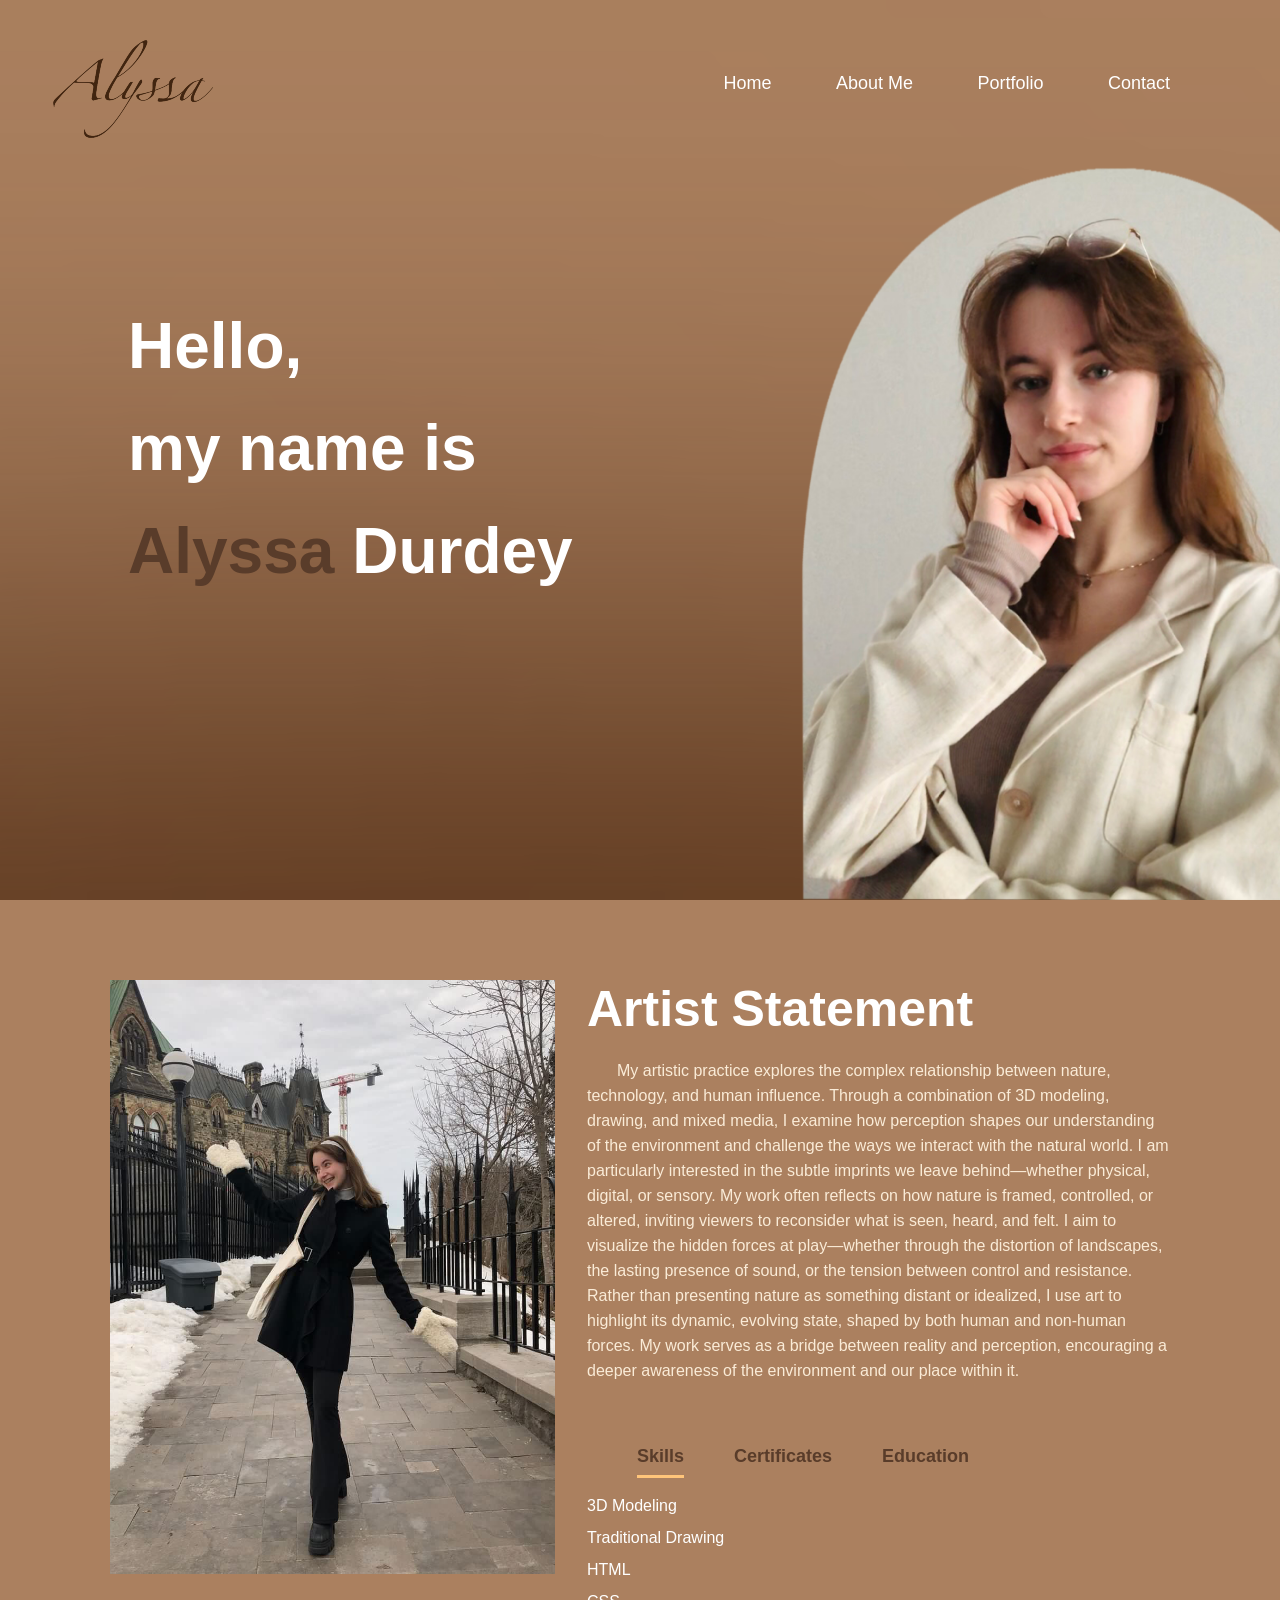
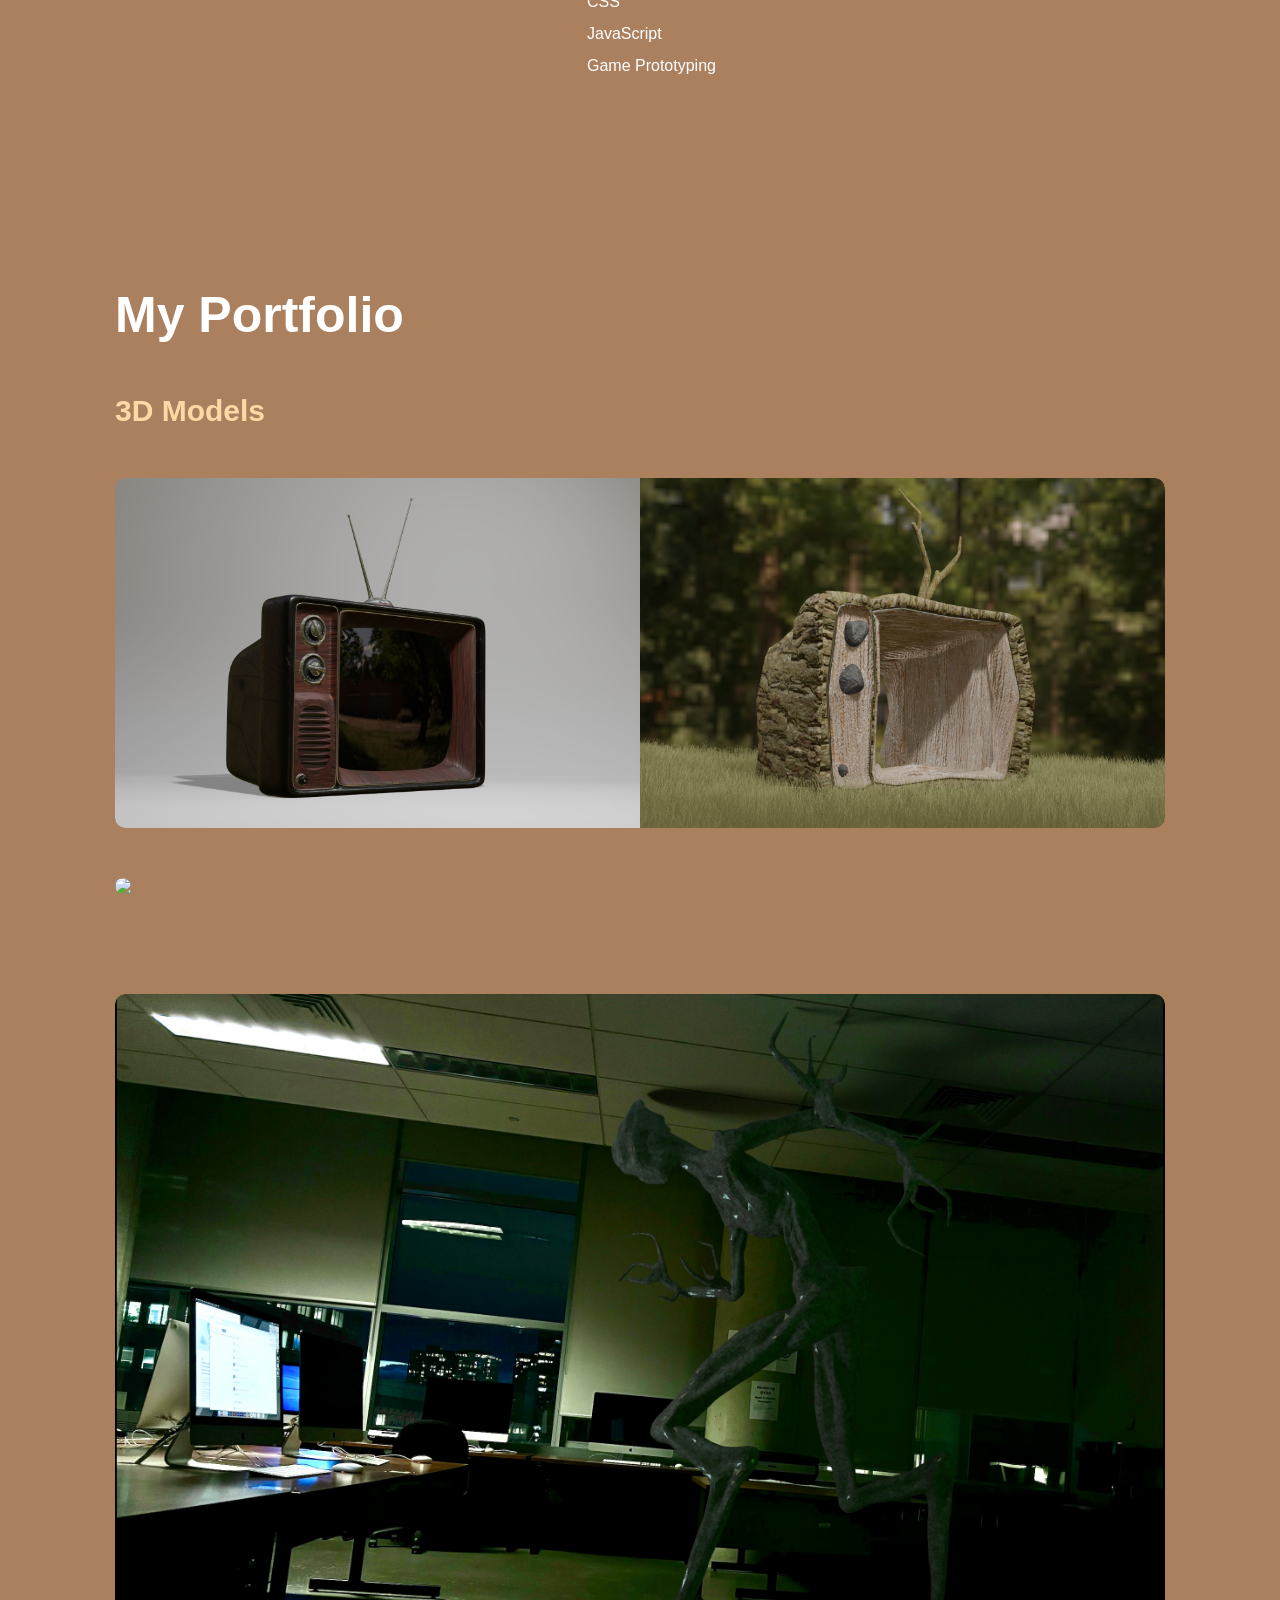
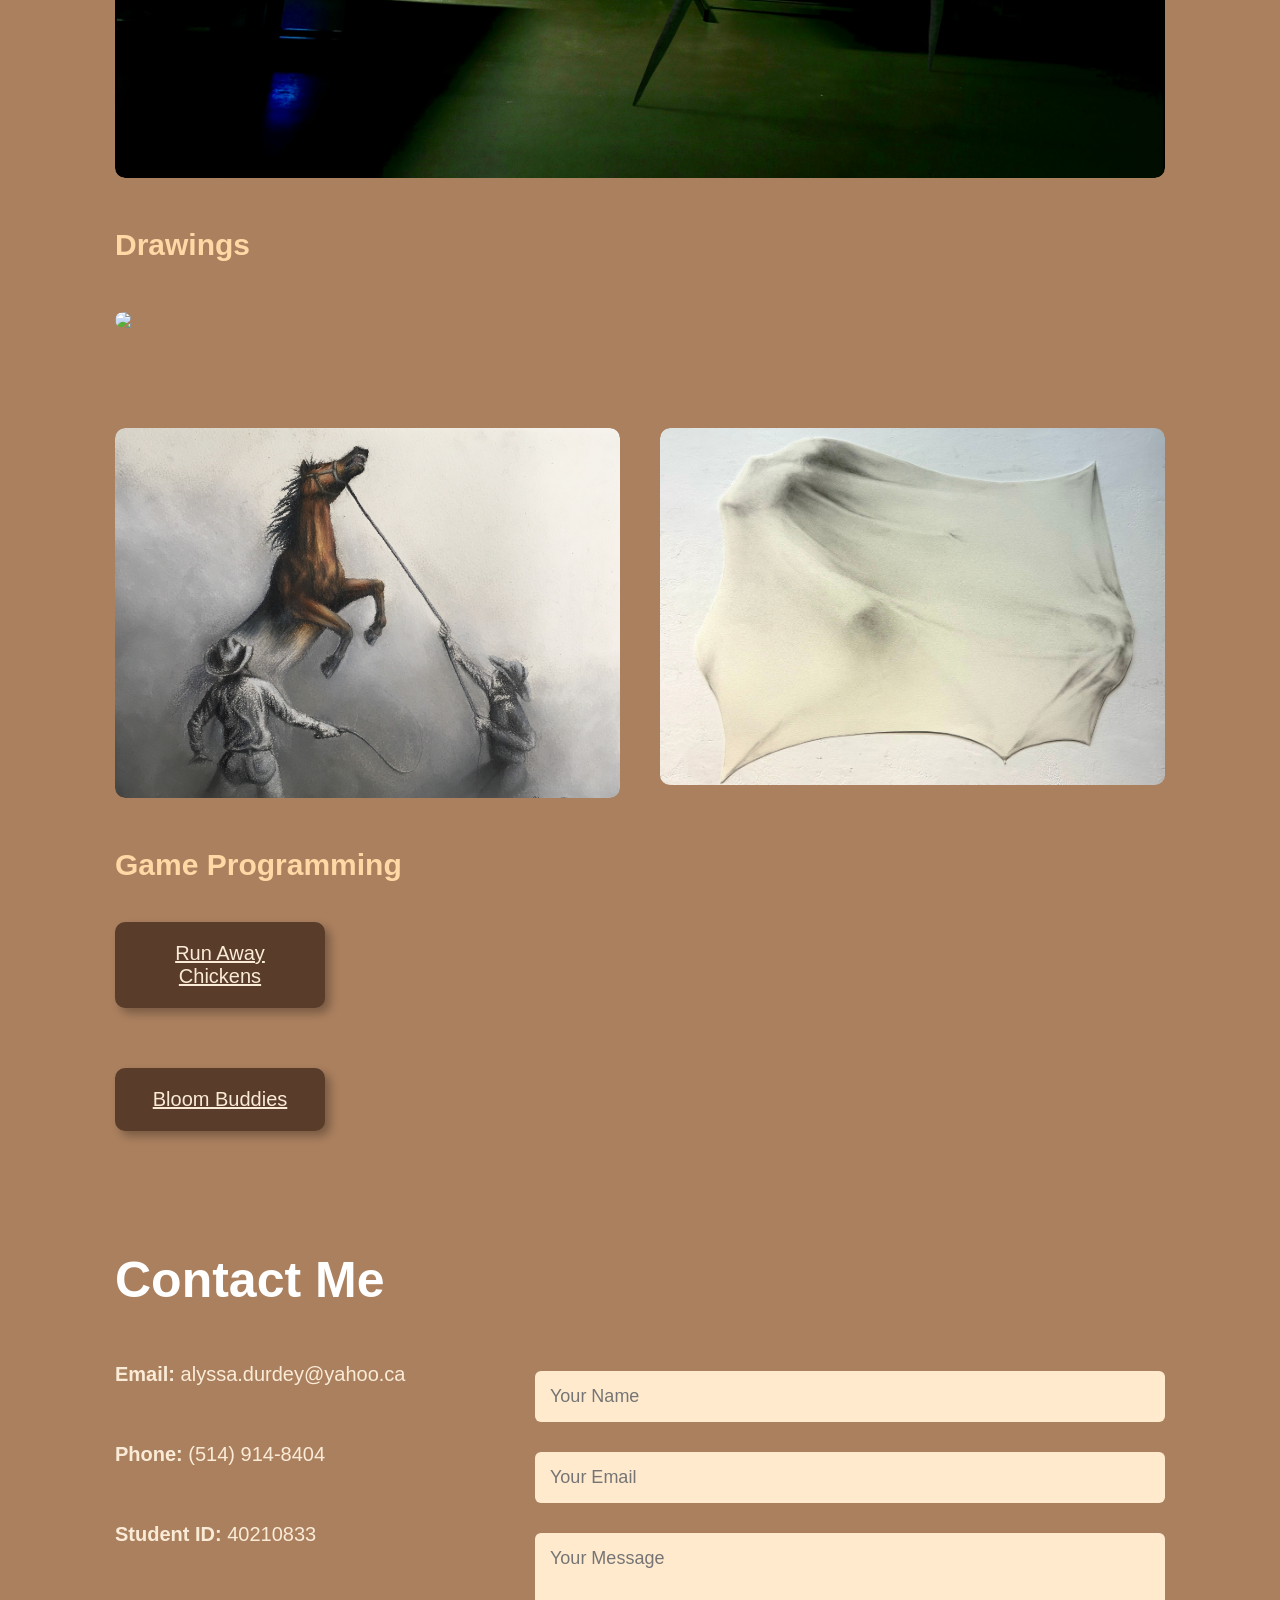
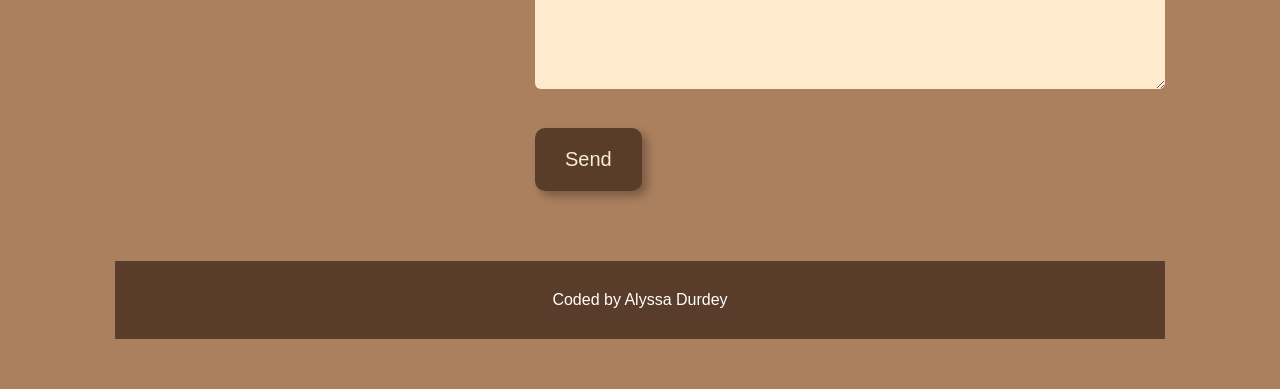
==== commit e265a07a: "Added Game Prototypes" ====
--- a/index.html
+++ b/index.html
@@ -66,7 +66,7 @@
                    HTML <br />
                   CSS<br />
                   JavaScript<br />
-                  Graphic Design
+                  Game Prototyping
                   <br />
                   <br />
                   <br />
@@ -160,28 +160,8 @@
           </div>
         </div>
       </div>
-        <div class="work">
-          <img src="img//framed_reality.jpg" />
-          <div class="layer">
-            <h3>Framed Reality</h3>
-            <p>   My artwork explores the contrast between technology and nature in shaping our perception of reality. I have
-               created two televisions, each representing a different way of experiencing the world. The first is a retro 
-               television, made of processed wood, plastic, and metal. It sits alone in a stark, empty room—an isolated object, 
-               much like how media can sometimes disconnect us from reality. Its glossy screen reflects faint images of a forest, 
-               offering only a fragmented, controlled version of nature, limiting what the viewer sees. In contrast, the second 
-               television is crafted entirely from raw materials—wood, stone, and bark. Its antenna is a natural wooden branch, 
-               its knobs are rocks, and its most striking feature is the absence of a screen. Without a barrier between the 
-               viewer and their surroundings, this piece invites them to engage directly with the world—to see, feel, and 
-               experience reality without the filter of media. By removing the screen, it opens up the senses, allowing for a 
-               personal, unfiltered perception of nature rather than a mediated one.
-  </p>
-          </div>
-        </div>
-      </br>
+        <h2>Drawings</h2>
     
-        <h2>Drawings</h2>
-        </br>
-        </br>
         <div class="work">
           <img src="img/rooted_in_silence.jpg" />
           <div class="layer">
@@ -208,62 +188,21 @@
             </div>
           </div>
     <div class="work">
-            <img src="img/rooted_in_silence.heic" />
+            <img src="img/no_way_out.jpg" />
             <div class="layer">
-              <h3>Rooted in Silence</h3>
-              <p>       Exploring the connection between environmental destruction and the oppression of women, the sepia coloured ink drawing shows a dead tree 
-                with seven female figures trapped within its trunk, their bodies tangled in the wood. Some branches take the shape of hands, reaching outward. 
-                The tree stands alone in an empty space, symbolizing loss and isolation. This piece is inspired by ecofeminism, which sees a link between the 
-                way nature and women are often controlled, used, and overlooked. Just as forests are cut down for resources, women—especially those in marginalized 
-                communities—often suffer the most from environmental harm while having little say in the decisions that cause it. The figures in the tree represent 
-                both pain and strength, showing how women and nature continue to exist despite exploitation.
+              <h3>No Way Out</h3>
+              <p>     This charcoal drawing captures the intangible weight of entrapment, both physical and psychological. The figures emerging in 
+                moments of desperation against a cloth barrier. Jagged spikes pierce through the composition, intensifying the tension and reinforcing a sense of confinement. 
+                Unlike a traditional rectangular format, the edges of this piece follow the silhouettes of the figures and spikes, further emphasizing 
+                the irregular nature of their struggle. This work serves as a visual representation of feeling trapped, whether in a situation, 
+                a mindset, or an environment where escape seems uncertain.
  </p>
             </div>
-          </div>
-        </div>
-        <div class="work-list">
-          <div class="work">
-            <img src="img/rodeo_crualty.jpg" />
-            <div class="layer">
-              <h3>The Last Fight</h3>
-              <p>This pastel and colouring pencil drawing is my earliest artwork. Having been disgusted by this cruel sport, I aimed to capture the 
-                aggressive behaviour shown towards animals, such as horses and bulls.
-              </p>
-            </div>
-          </div>
-          <div class="work">
-            <img src="img/the_egg.jpg" />
-            <div class="layer">
-              <h3>The Egg</h3>
-              <p>This still-life drawing was made with white pastel and pencil on grey paper. Focusing this light study drawing not only on the direct light 
-                hitting the egg, but also the light reflecting off the table. Allowing the viewer to appreciate the subtle details of such a subtle object. </p>
-            </div>
-          </div>
-        </div>
-         <h2>Graphic Design</h2>
-        <div class="work-list">
-          <div class="work">
-            <img src="img/cafe_agoump.png" />
-            <div class="layer">
-              <h3>Cafe Agoump</h3>
-              <p>Using Procreate, I designed this logo for Agoump Cafe. This cafe was run by our scouts team in order to raise money
-             for our humanitarian trip to Armenia this summer of 2023. I kept the design of the mug simple to allow the coffee colours to stand out, 
-           which were inspired by the Armenian flag. The "o" is replaced by Armenia's eternity sign which symbolizes the identity of it's nation. </p>
-            </div>
-          </div>
-          <div class="work">
-            <img src="img/club_instagram.png" />
-            <div class="layer">
-              <h3>Concordia Kpop Club</h3>
-              <p>I run the Instagram account for Concordia's Kpop Club. As this club's Vice President External Executive, I designed the logo, create and upload every post,
-           and participate in planning and hosting events.
-              </p>
-            </div>
-          </div>
-        </div>
-        <h2>Programming</h2>
-        <a href="img/code.pdf" download class="button1">View the Code of this Website</a>
-    </div>
+              </div> 
+            </div>
+        <h2>Game Programming</h2>
+                 <a href="https://alyssa32.github.io/cart253-2023/projects/project2/" download class="button1">Run Away Chickens</a>
+                 <a href="https://alyssa32.github.io/cart263/project/final-project/" download class="button1">Bloom Buddies</a>
     <!----------contact---------------->
     <div id="contact">
       <div class="container">
